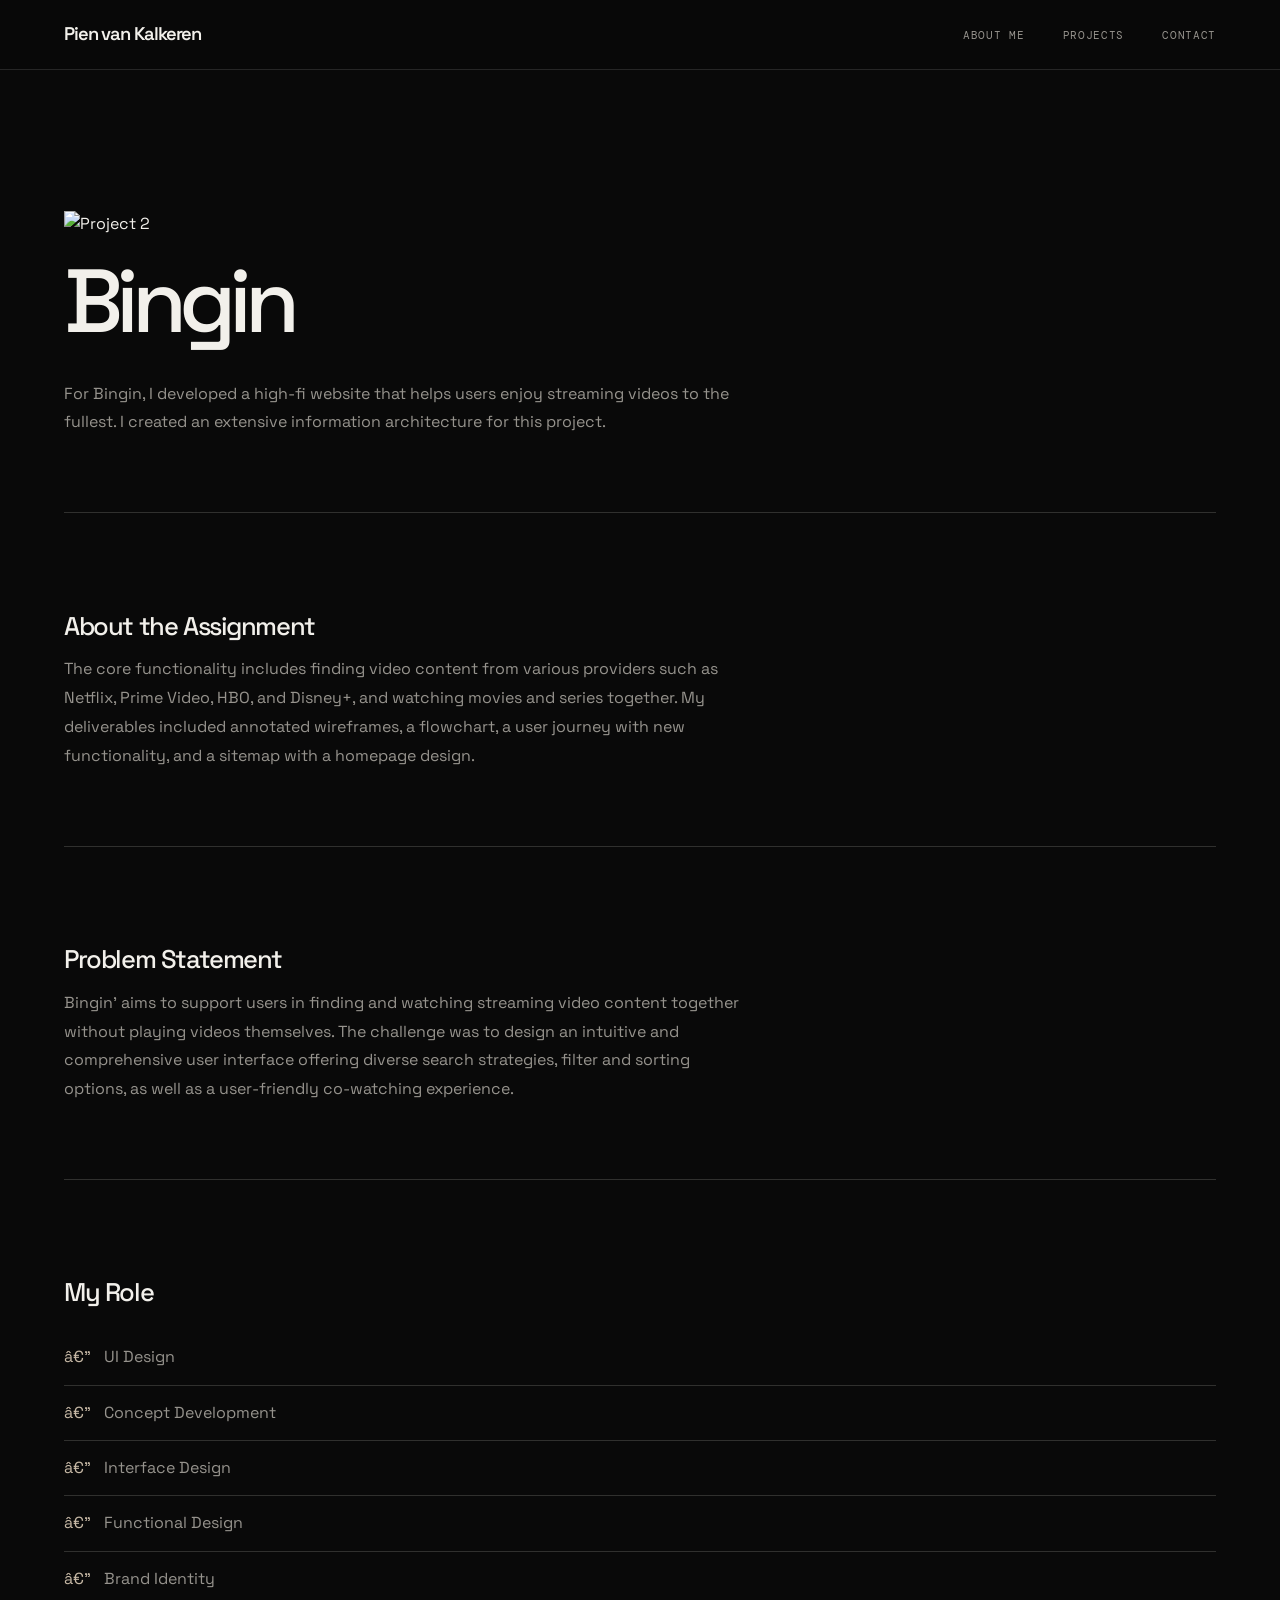
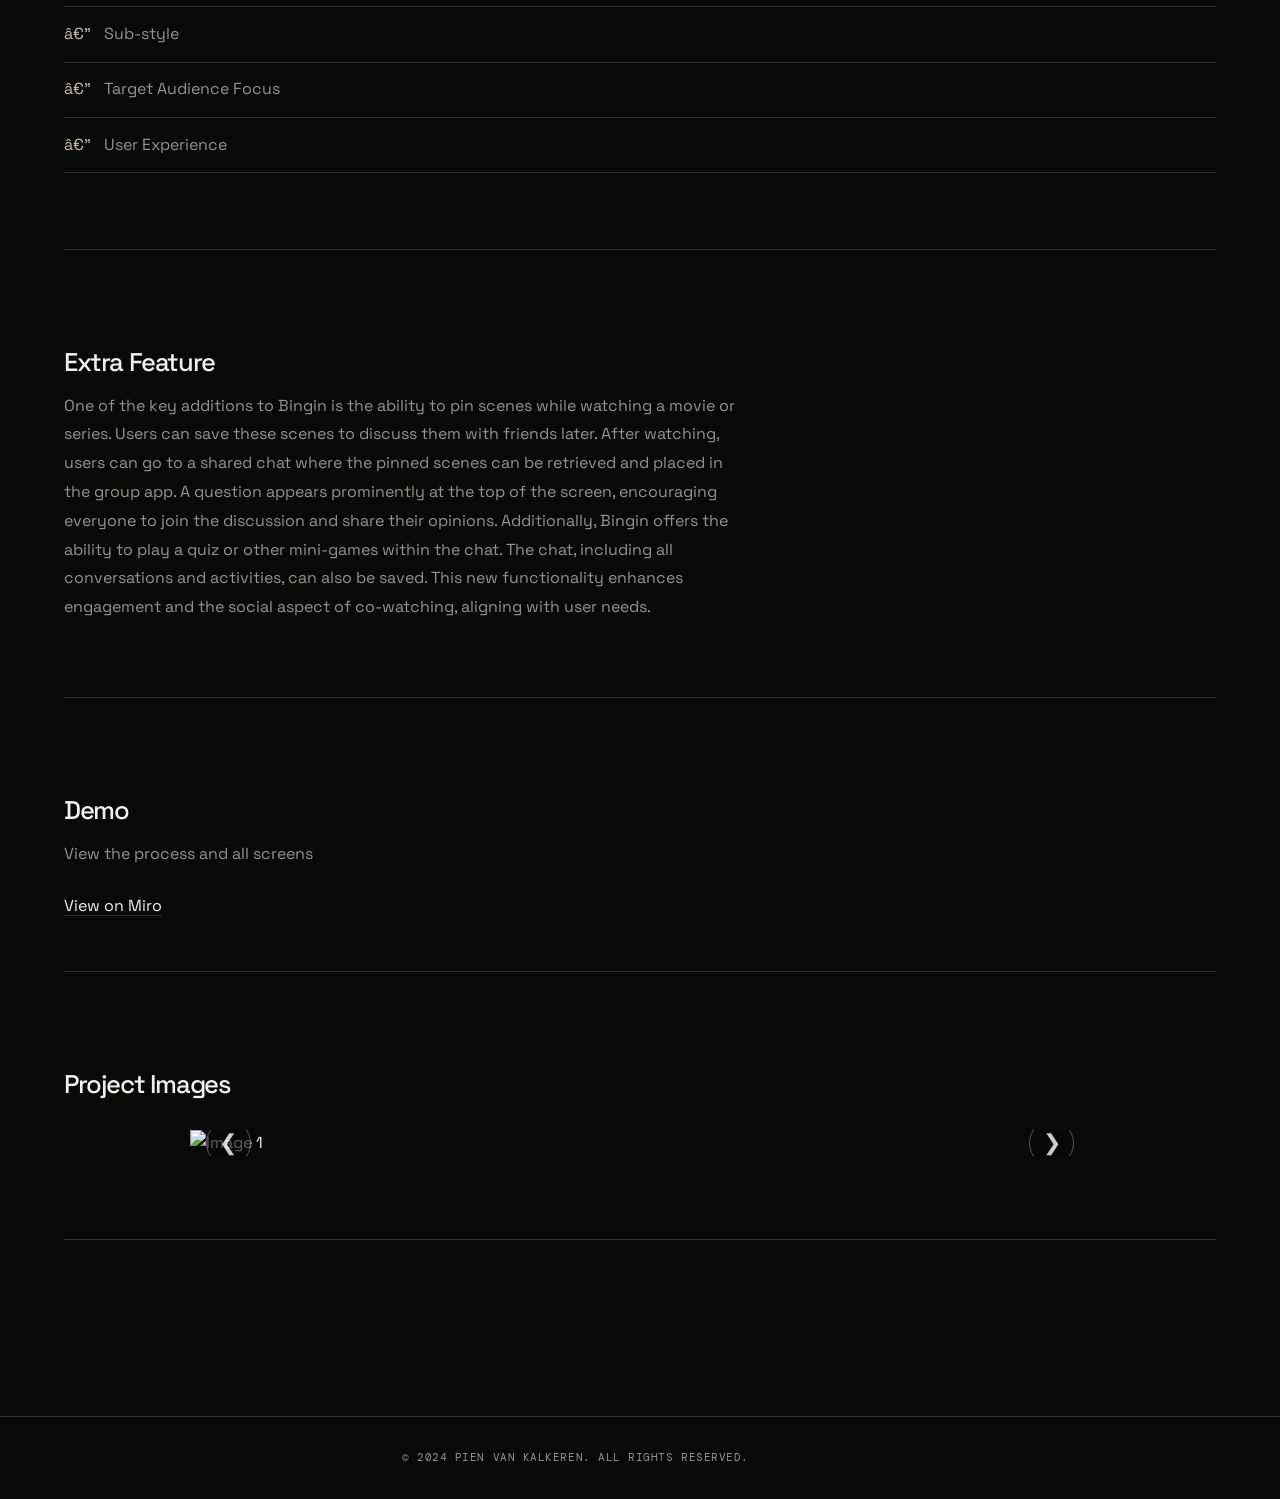
==== Bingin.html @ ee37daec "yes" ====
<!DOCTYPE html>
<html lang="en">
<head>
    <meta charset="UTF-8">
    <meta name="viewport" content="width=device-width, initial-scale=1.0">
    <title>Project 1: E-commerce Website</title>
    <link rel="stylesheet" href="https://fonts.googleapis.com/css2?family=Poppins:wght@400;600;700&display=swap">
    <link rel="stylesheet" href="./css/styles.css">
</head>
<body class="boekenzoeker">
    <header>
        <nav>
            <a href="./index.html">Pien van Kalkeren</a>
            <ul>
                <li><a href="./overmij.html">About Me</a></li>
                <li><a href="./projecten.html">Projects</a></li>
                <li><a href="./contact.html">Contact</a></li>
            </ul>

            <div class="hamburger">
                <svg xmlns="http://www.w3.org/2000/svg" fill="none" viewBox="0 0 24 24" stroke="currentColor">
                    <path stroke-linecap="round" stroke-linejoin="round" stroke-width="2" d="M4 6h16M4 12h16M4 18h16"></path>
                </svg>
            </div>
        </nav>
    </header> 

    <main>
        <div>
        <section class="hero">
            <div class="hero-text">
             <img src="./image/BInging.jpg" alt="Project 2">
            <h1>Bingin</h1>
            <p>For Bingin, I developed a high-fi website that helps users enjoy streaming videos to the fullest. I created an extensive information architecture for this project.</p>
        </div>
        </section>

        <section>
            <h3>About the Assignment</h3>
            <p>The core functionality includes finding video content from various providers such as Netflix, Prime Video, HBO, and Disney+, and watching movies and series together. My deliverables included annotated wireframes, a flowchart, a user journey with new functionality, and a sitemap with a homepage design.</p>
        </section>
        <section>
            <h3>Problem Statement</h3>
            <p>Bingin’ aims to support users in finding and watching streaming video content together without playing videos themselves. The challenge was to design an intuitive and comprehensive user interface offering diverse search strategies, filter and sorting options, as well as a user-friendly co-watching experience.</p>
        </section>

         <section>
            <h3>My Role</h3>
            <ul>
                <li>UI Design</li>
                <li>Concept Development</li>
                <li>Interface Design</li>
                <li>Functional Design</li>
                <li>Brand Identity</li>
                <li>Sub-style</li>
                <li>Target Audience Focus</li>
                <li>User Experience</li>
            </ul>
        </section>
        <section>
            <h3>Extra Feature</h3>
            <p> One of the key additions to Bingin is the ability to pin scenes while watching a movie or series. Users can save these scenes to discuss them with friends later. After watching, users can go to a shared chat where the pinned scenes can be retrieved and placed in the group app. A question appears prominently at the top of the screen, encouraging everyone to join the discussion and share their opinions.
                Additionally, Bingin offers the ability to play a quiz or other mini-games within the chat. The chat, including all conversations and activities, can also be saved. This new functionality enhances engagement and the social aspect of co-watching, aligning with user needs.</p>
        </section>
        <section>
            <h3>Demo</h3>
            <p>View the process and all screens</p>
            <a href="https://miro.com/welcomeonboard/bFRQeWZDZmRQaWV5dDN3R2xUdEN0b01vWndkMWdEMFBQNXp5bGNnY1ZIdFQvYTBnbDhNOUpaQndLWnk5M3BOTXVjKy9Ea2lSWlZ1S1ZpWC9wdHVBU2xJRHRyN1owenFTWk04c0J5WHBCZDBsQXFMMWU2UGd2LytIbG1kSFFpSVUhZQ==?share_link_id=966820375895">View on Miro</a>
        </section>
        <section>
            <h3>Project Images</h3>
            <div class="carousel-container">
                <div class="carousel">
                    <img src="./image/Binginscherm1.jpg " alt="Image 1">
                    <img src="./image/Binginscherm9.png" alt="">
                    <img src="./image/bingscherm10.png" alt="">
                </div>
                <button class="prev" onclick="moveSlideMobile(-1)">&#10094;</button>
                <button class="next" onclick="moveSlideMobile(1)">&#10095;</button>
            </div>
        </section>
    </main>

    <footer>
        <p>&copy; 2024 Pien van Kalkeren. All rights reserved.</p>
    </footer>

    <script src="./java/script.js"></script>
</body>
</html>
---- css/styles.css ----
/* PIEN â€” Dark Editorial Portfolio
   Replace your existing stylesheet with this file.
   Keeps the page hooks/classes found in your original CSS:
   .home, .intro, .project-cards, .photo-section, .skills-section,
   .vaardigheden-sectie, .vaardigheden-content, .contact-form,
   .contact-icons, .contact-icon, .carousel-container, .mobiel-carousel,
   and the body classes .vaardigheden, .contactformulier, .boekenzoeker.
*/

@import url('https://fonts.googleapis.com/css2?family=DM+Mono:wght@400;500&family=Space+Grotesk:wght@400;500;600;700&family=Cormorant+Garamond:ital,wght@0,500;0,600;1,500&display=swap');

:root {
  --bg: #090909;
  --surface: #111111;
  --surface-soft: #171717;
  --text: #f2f0eb;
  --muted: #96938d;
  --line: #30302e;
  --accent: #c6b8a5;
  --serif: 'Cormorant Garamond', Georgia, serif;
  --sans: 'Space Grotesk', Arial, sans-serif;
  --mono: 'DM Mono', monospace;
  --page-width: 1440px;
  --gutter: clamp(1.25rem, 5vw, 5rem);
}

*,
*::before,
*::after {
  box-sizing: border-box;
  margin: 0;
  padding: 0;
}

html {
  scroll-behavior: smooth;
  background: var(--bg);
}

body {
  min-height: 100%;
  overflow-x: hidden;
  background: var(--bg);
  color: var(--text);
  font-family: var(--sans);
  font-size: 16px;
  line-height: 1.65;
  -webkit-font-smoothing: antialiased;
  text-rendering: optimizeLegibility;
}

body, button, input, textarea {
  font-family: var(--sans);
}

img, video, iframe {
  max-width: 100%;
}

img {
  display: block;
  height: auto;
  object-fit: cover;
}

a {
  color: inherit;
  text-decoration: none;
  transition: color .25s ease, opacity .25s ease;
}

a:hover {
  color: var(--accent);
}

button {
  color: inherit;
  font: inherit;
}

::selection {
  color: var(--bg);
  background: var(--accent);
}

:focus-visible {
  outline: 1px solid var(--accent);
  outline-offset: 5px;
}

/* Type */
h1, h2, h3, h4 {
  color: var(--text);
  font-weight: 500;
  line-height: 1.05;
  letter-spacing: -.055em;
}

h1 { font-size: clamp(3.5rem, 9vw, 9rem); }
h2 { font-size: clamp(2.5rem, 5vw, 5.5rem); }
h3 { font-size: clamp(1.35rem, 2vw, 2rem); }

p {
  color: var(--muted);
  max-width: 68ch;
}

small, .eyebrow, .meta, .project-meta {
  font-family: var(--mono);
  font-size: .68rem;
  line-height: 1.5;
  letter-spacing: .08em;
  text-transform: uppercase;
  color: var(--muted);
}

/* Shared layout */
main {
  width: min(100%, var(--page-width));
  margin-inline: auto;
}

section {
  position: relative;
}

hr, .rule {
  border: 0;
  border-top: 1px solid var(--line);
}

/* Navigation */
header {
  position: fixed;
  z-index: 100;
  inset: 0 0 auto;
  width: 100%;
  padding: 1.15rem var(--gutter);
  background: rgba(9, 9, 9, .86);
  border-bottom: 1px solid rgba(255,255,255,.12);
  backdrop-filter: blur(14px);
  -webkit-backdrop-filter: blur(14px);
}

header nav {
  width: min(100%, var(--page-width));
  margin-inline: auto;
  min-height: 2rem;
  display: flex;
  align-items: center;
  justify-content: space-between;
  gap: 2rem;
  padding: 0;
  background: transparent;
}

header nav > a:first-child {
  color: var(--text);
  font-size: 1.15rem;
  font-weight: 600;
  letter-spacing: -.06em;
}

header nav ul {
  display: flex;
  align-items: center;
  gap: clamp(1.2rem, 3vw, 3rem);
  list-style: none;
}

header nav ul li {
  margin: 0;
}

header nav ul li a {
  color: var(--muted);
  font-family: var(--mono);
  font-size: .68rem;
  letter-spacing: .06em;
  text-transform: uppercase;
}

header nav ul li a:hover,
header nav ul li a[aria-current="page"] {
  color: var(--text);
}

.hamburger {
  display: none;
  cursor: pointer;
  border: 0;
  background: transparent;
}

.hamburger svg {
  width: 25px;
  height: 25px;
  stroke: var(--text);
}

/* Home â€” editorial hero */
.home section:first-of-type {
  min-height: min(900px, 100svh);
  padding: 9rem var(--gutter) 5rem;
  display: flex;
  flex-direction: column;
  align-items: flex-start;
  justify-content: flex-end;
  gap: 1.5rem;
  text-align: left;
  color: var(--text);
  background: var(--bg);
  overflow: hidden;
}

.home section:first-of-type::before {
  content: '';
  position: absolute;
  inset: 15% 5% auto auto;
  width: min(38vw, 520px);
  aspect-ratio: 1;
  border: 1px solid rgba(255,255,255,.12);
  border-radius: 50%;
  pointer-events: none;
}

.home section:first-of-type::after {
  content: '';
  position: absolute;
  top: 22%;
  right: 12%;
  width: min(23vw, 310px);
  aspect-ratio: 1;
  border: 1px solid rgba(255,255,255,.08);
  border-radius: 50%;
  pointer-events: none;
}

.home section:first-of-type h1 {
  position: relative;
  z-index: 1;
  max-width: 11ch;
  padding: 0;
  margin: 0;
  color: var(--text);
  background: none;
  font-size: clamp(3.7rem, 10vw, 10rem);
  font-weight: 500;
  line-height: .91;
  letter-spacing: -.085em;
  animation: none;
}

.home section:first-of-type h1 em {
  color: var(--accent);
  font-family: var(--serif);
  font-weight: 500;
}

.home section:first-of-type p {
  position: relative;
  z-index: 1;
  max-width: 36rem;
  margin: .5rem 0 0;
  color: #aaa7a0;
  font-size: clamp(1rem, 1.5vw, 1.25rem);
  line-height: 1.55;
}

.home section:first-of-type a {
  position: relative;
  z-index: 1;
  display: inline-flex;
  align-items: center;
  gap: .8rem;
  margin-top: .5rem;
  padding: 0 0 .45rem;
  border: 0;
  border-bottom: 1px solid var(--text);
  border-radius: 0;
  color: var(--text);
  background: transparent;
  font-family: var(--mono);
  font-size: .72rem;
  font-weight: 400;
  letter-spacing: .06em;
  text-transform: uppercase;
  animation: none;
}

.home section:first-of-type a:hover {
  color: var(--accent);
  border-color: var(--accent);
  transform: none;
  background: transparent;
}

/* Home â€” about */
.home section:nth-of-type(2) {
  padding: clamp(5rem, 10vw, 10rem) var(--gutter);
  background: var(--surface);
  text-align: left;
}

.home section:nth-of-type(2) h2 {
  max-width: 12ch;
  margin: 0 0 2.5rem;
  color: var(--text);
  background: none;
  font-size: clamp(2.7rem, 6vw, 6rem);
  letter-spacing: -.07em;
  animation: none;
}

.home section:nth-of-type(2) h2 em {
  color: var(--accent);
  font-family: var(--serif);
  font-weight: 500;
}

.home section:nth-of-type(2) p {
  max-width: 55rem;
  margin: 0 0 1rem;
  color: #aaa7a0;
  font-size: clamp(1.05rem, 1.5vw, 1.35rem);
  line-height: 1.75;
  animation: none;
}

/* Home â€” selected projects */
.home section:nth-of-type(3) {
  padding: clamp(5rem, 9vw, 9rem) var(--gutter);
  background: var(--bg);
  color: var(--text);
  text-align: left;
}

.home section:nth-of-type(3) h2 {
  margin-bottom: 3rem;
  color: var(--text);
  background: none;
  font-size: clamp(2.7rem, 6vw, 6rem);
  letter-spacing: -.07em;
}

.home section:nth-of-type(3) > div {
  display: grid;
  grid-template-columns: repeat(2, minmax(0, 1fr));
  gap: clamp(1.5rem, 3vw, 3rem);
  padding: 0;
}

.home section:nth-of-type(3) article {
  overflow: hidden;
  padding: 0 0 1.5rem;
  border: 0;
  border-bottom: 1px solid var(--line);
  border-radius: 0;
  background: transparent;
  box-shadow: none;
  text-align: left;
  transition: opacity .3s ease;
}

.home section:nth-of-type(3) article:hover {
  transform: none;
  box-shadow: none;
  opacity: .84;
}

.home section:nth-of-type(3) article img {
  width: 100%;
  aspect-ratio: 4 / 3;
  height: auto;
  object-fit: cover;
  transition: transform .7s cubic-bezier(.2,.7,.2,1);
}

.home section:nth-of-type(3) article:hover img {
  transform: scale(1.025);
}

.home section:nth-of-type(3) article h3 {
  margin: 1.2rem 0 .5rem;
  color: var(--text);
  background: none;
  font-size: clamp(1.4rem, 2vw, 2rem);
  letter-spacing: -.04em;
}

.home section:nth-of-type(3) article p {
  margin: 0 0 1rem;
  color: var(--muted);
  font-size: .95rem;
}

.home section:nth-of-type(3) article a {
  display: inline-flex;
  align-items: center;
  gap: .5rem;
  margin: .4rem 0 0;
  padding: 0 0 .3rem;
  border-bottom: 1px solid var(--line);
  border-radius: 0;
  background: transparent;
  box-shadow: none;
  color: var(--text);
  font-family: var(--mono);
  font-size: .68rem;
  font-weight: 400;
  letter-spacing: .06em;
  text-transform: uppercase;
}

.home section:nth-of-type(3) article a:hover {
  color: var(--accent);
  border-color: var(--accent);
  background: transparent;
  transform: none;
  box-shadow: none;
}

/* Home â€” skills */
.home section:nth-of-type(4) {
  padding: clamp(5rem, 9vw, 9rem) var(--gutter);
  background: var(--surface);
  text-align: left;
}

.home section:nth-of-type(4) h2 {
  margin-bottom: 2.5rem;
  color: var(--text);
  background: none;
  font-size: clamp(2.7rem, 6vw, 6rem);
  letter-spacing: -.07em;
}

.home section:nth-of-type(4) ul {
  display: grid;
  grid-template-columns: repeat(2, minmax(0, 1fr));
  gap: 0 2rem;
  margin: 0;
  padding: 0;
  list-style: none;
}

.home section:nth-of-type(4) ul li {
  min-height: 0;
  display: block;
  padding: 1.2rem 0;
  border-bottom: 1px solid var(--line);
  border-radius: 0;
  background: transparent;
  box-shadow: none;
  color: var(--text);
  font-size: 1.1rem;
  text-align: left;
  cursor: default;
  transition: color .25s ease;
}

.home section:nth-of-type(4) ul li:hover {
  transform: none;
  box-shadow: none;
  color: var(--accent);
}

.home section:nth-of-type(4) ul li svg {
  display: none;
}

/* Intro and project overview */
.intro {
  padding: clamp(9rem, 17vw, 15rem) var(--gutter) 4rem;
  margin: 0;
  text-align: left;
}

.intro h1,
.intro h2 {
  max-width: 12ch;
  margin: 0 0 1.5rem;
  color: var(--text);
  background: none;
  font-size: clamp(3.4rem, 9vw, 8rem);
  line-height: .95;
  letter-spacing: -.08em;
  animation: none;
}

.intro p {
  max-width: 42rem;
  margin: 0;
  color: var(--muted);
  font-size: clamp(1rem, 1.5vw, 1.25rem);
}

.scroll-btn {
  display: inline-flex;
  margin-top: 2rem;
  padding: 0 0 .4rem;
  border: 0;
  border-bottom: 1px solid var(--text);
  border-radius: 0;
  background: transparent;
  color: var(--text);
  font-family: var(--mono);
  font-size: .7rem;
  text-transform: uppercase;
}

.scroll-btn:hover {
  color: var(--accent);
  transform: none;
}

.project-cards {
  display: grid;
  grid-template-columns: repeat(2, minmax(0, 1fr));
  gap: clamp(1.5rem, 3vw, 3rem);
  padding: 1rem var(--gutter) clamp(6rem, 10vw, 10rem);
  margin: 0 auto;
}

.project-cards article {
  overflow: hidden;
  padding: 0 0 1.5rem;
  border: 0;
  border-bottom: 1px solid var(--line);
  border-radius: 0;
  background: transparent;
  box-shadow: none;
  color: var(--text);
  transition: opacity .3s ease;
}

.project-cards article:hover {
  transform: none;
  box-shadow: none;
  opacity: .82;
}

.project-cards article img {
  width: 100%;
  aspect-ratio: 4 / 3;
  height: auto;
  border-radius: 0;
  transition: transform .7s cubic-bezier(.2,.7,.2,1);
}

.project-cards article:hover img {
  transform: scale(1.025);
}

.project-cards article h3 {
  margin-top: 1.2rem;
  color: var(--text);
  background: none;
  font-size: clamp(1.4rem, 2vw, 2rem);
  letter-spacing: -.04em;
}

.project-cards article p {
  margin-top: .5rem;
  color: var(--muted);
  font-size: .95rem;
}

.project-cards article a {
  display: inline-flex;
  margin-top: 1rem;
  padding: 0 0 .3rem;
  border-bottom: 1px solid var(--line);
  border-radius: 0;
  background: transparent;
  color: var(--text);
  font-family: var(--mono);
  font-size: .68rem;
  font-weight: 400;
  letter-spacing: .06em;
  text-transform: uppercase;
}

.project-cards article a:hover {
  color: var(--accent);
  border-color: var(--accent);
  background: transparent;
  transform: none;
}

/* Project detail / image and text sections */
.photo-section {
  display: grid;
  grid-template-columns: minmax(0, .8fr) minmax(0, 1.2fr);
  align-items: center;
  gap: clamp(2rem, 7vw, 7rem);
  padding: clamp(4rem, 9vw, 9rem) var(--gutter);
  margin: 0;
  border: 0;
  border-bottom: 1px solid var(--line);
  border-radius: 0;
  box-shadow: none;
  overflow: visible;
}

.text-left {
  flex: initial;
  text-align: left;
}

.text-left h2 {
  margin-bottom: 1.5rem;
  color: var(--text);
  font-size: clamp(2.3rem, 5vw, 5rem);
  letter-spacing: -.07em;
}

.text-left p {
  margin-bottom: 1rem;
  color: var(--muted);
}

.text-left a {
  display: inline-flex;
  margin-top: 1.2rem;
  padding: 0 0 .4rem;
  border-bottom: 1px solid var(--text);
  border-radius: 0;
  background: transparent;
  color: var(--text);
  font-family: var(--mono);
  font-size: .7rem;
  text-transform: uppercase;
}

.text-left a:hover {
  color: var(--accent);
  background: transparent;
}

.image-right img {
  width: 100%;
  max-width: none;
  border-radius: 0;
  box-shadow: none;
  animation: none;
}

/* Skills page */
body.vaardigheden main {
  min-height: 100vh;
  padding: 10rem var(--gutter) 6rem;
  background: var(--bg);
}

body.vaardigheden h1,
body.vaardigheden h2,
body.vaardigheden h3 {
  color: var(--text);
  font-weight: 500;
  letter-spacing: -.055em;
}

body.vaardigheden h2 {
  margin-bottom: 1.5rem;
  font-size: clamp(2.5rem, 5vw, 5rem);
  text-align: left;
}

body.vaardigheden article p {
  max-width: 55rem;
  margin-bottom: 2rem;
  color: var(--muted);
  font-size: 1.05rem;
  line-height: 1.8;
  text-align: left;
}

body.vaardigheden section {
  margin-bottom: 4rem;
}

body.vaardigheden section h3 {
  margin: 2rem 0 1rem;
  font-size: clamp(1.5rem, 3vw, 2.5rem);
  text-align: left;
}

body.vaardigheden section ul {
  display: flex;
  flex-wrap: wrap;
  justify-content: flex-start;
  gap: .7rem;
  padding: 0;
  list-style: none;
}

body.vaardigheden section ul li {
  padding: .65rem 1rem;
  border: 1px solid var(--line);
  border-radius: 0;
  background: transparent;
  color: #d7d4ce;
  font-size: .9rem;
  font-weight: 400;
  transition: border-color .25s ease, color .25s ease;
}

body.vaardigheden section ul li:hover {
  border-color: var(--accent);
  color: var(--accent);
  background: transparent;
  transform: none;
}

/* Legacy skills components, if still used in the HTML */
.skills-section {
  display: grid;
  grid-template-columns: repeat(2, minmax(0, 1fr));
  gap: 2rem;
  padding: 2rem 0;
  background: transparent;
  color: var(--text);
  text-align: left;
}

.skill {
  width: 100%;
  margin-bottom: 1rem;
  text-align: left;
}

.skill h3,
.skills-section .skill h3 {
  margin-bottom: .5rem;
  color: var(--text);
  font-size: 1rem;
  text-align: left;
}

.progress-bar {
  width: 100%;
  height: 2px;
  margin: .6rem 0;
  overflow: hidden;
  border-radius: 0;
  background: #333;
}

.progress {
  height: 100%;
  border-radius: 0;
  background: var(--accent);
  transition: width .5s ease;
}

.skills-section .progress.photoshop { width: 60%; }
.skills-section .progress.illustrator { width: 70%; }
.skills-section .progress.indesign { width: 30%; }
.skills-section .progress.xd { width: 75%; }
.skills-section .progress.after-effects { width: 30%; }
.skills-section .progress.figma { width: 85%; }
.skills-section .progress.sketch { width: 50%; }
.skills-section .progress.lightroom { width: 70%; }

.percentage {
  color: var(--muted);
  font-family: var(--mono);
  font-size: .75rem;
}

.vaardigheden-sectie {
  position: relative;
  margin-top: 4rem;
  padding: clamp(2rem, 5vw, 5rem) 0;
  overflow: hidden;
  border: 0;
  border-top: 1px solid var(--line);
  border-bottom: 1px solid var(--line);
  border-radius: 0;
  background: transparent;
  box-shadow: none;
  animation: none;
}

.vaardigheden-content {
  display: grid;
  grid-template-columns: repeat(2, minmax(0, 1fr));
  gap: 1rem;
  justify-content: initial;
  padding-top: 1rem;
}

.vaardigheden-content article {
  width: auto;
  margin: 0;
  padding: 1.5rem 0;
  border: 0;
  border-bottom: 1px solid var(--line);
  border-radius: 0;
  background: transparent;
  box-shadow: none;
  transition: none;
}

.vaardigheden-content article:hover {
  transform: none;
  box-shadow: none;
}

.vaardigheden-content article h3 {
  margin-bottom: 1rem;
  color: var(--text);
  font-size: 1.3rem;
  letter-spacing: -.04em;
  text-shadow: none;
}

.vaardigheden-content article ul {
  padding: 0;
  list-style: none;
}

.vaardigheden-content article ul li {
  position: relative;
  margin-bottom: .5rem;
  padding: .5rem 0;
  background: transparent;
  color: var(--muted);
  font-size: .95rem;
}

.vaardigheden-content article ul li:hover {
  background: transparent;
  color: var(--accent);
}

.vaardigheden-content article ul li::before {
  display: none;
}

/* Contact page */
body.contactformulier main {
  width: min(100% - 2 * var(--gutter), 850px);
  margin: 0 auto;
  padding: 10rem 0 7rem;
}

body.contactformulier section {
  margin-bottom: 3rem;
  opacity: 1;
  transform: none;
  animation: none;
}

body.contactformulier .contact-form form {
  display: flex;
  flex-direction: column;
  gap: 1rem;
}

body.contactformulier .contact-form input,
body.contactformulier .contact-form textarea {
  width: 100%;
  margin: 0;
  padding: 1rem 0;
  border: 0;
  border-bottom: 1px solid var(--line);
  border-radius: 0;
  background: transparent;
  color: var(--text);
  font-size: 1rem;
  resize: vertical;
}

body.contactformulier .contact-form input::placeholder,
body.contactformulier .contact-form textarea::placeholder {
  color: #77746f;
}

body.contactformulier .contact-form input:focus,
body.contactformulier .contact-form textarea:focus {
  outline: 0;
  border-color: var(--accent);
}

body.contactformulier .contact-form button {
  align-self: flex-start;
  width: auto;
  margin-top: 1rem;
  padding: .8rem 0;
  border: 0;
  border-bottom: 1px solid var(--text);
  border-radius: 0;
  background: transparent;
  color: var(--text);
  font-family: var(--mono);
  font-size: .7rem;
  letter-spacing: .06em;
  text-transform: uppercase;
  cursor: pointer;
  transition: color .25s ease, border-color .25s ease;
}

body.contactformulier .contact-form button:hover {
  color: var(--accent);
  border-color: var(--accent);
  transform: none;
  background: transparent;
}

body.contactformulier .social-media ul {
  padding: 0;
  list-style: none;
}

body.contactformulier .social-media ul li {
  margin: .8rem 0;
}

body.contactformulier .social-media ul li a {
  color: var(--muted);
  font-family: var(--mono);
  font-size: .8rem;
  text-transform: uppercase;
}

body.contactformulier .social-media ul li a:hover {
  color: var(--text);
  transform: none;
}

.contact-icons {
  display: flex;
  justify-content: flex-start;
  flex-wrap: wrap;
  gap: 1rem;
  margin-top: 2rem;
}

.contact-icon {
  display: inline-flex;
  align-items: center;
  justify-content: center;
  padding: .8rem;
  border: 1px solid var(--line);
  border-radius: 50%;
  background: transparent;
  box-shadow: none;
  color: var(--text);
  transition: border-color .25s ease, color .25s ease;
}

.contact-icon svg {
  width: 20px;
  height: 20px;
  fill: currentColor;
}

.contact-icon:hover {
  transform: none;
  border-color: var(--accent);
  box-shadow: none;
  color: var(--accent);
}

.contact-icon:hover svg {
  fill: currentColor;
}

/* Project detail page â€” bookszoeker legacy page */
body.boekenzoeker main {
  width: min(100% - 2 * var(--gutter), 1200px);
  margin: 0 auto;
  padding: 10rem 0 8rem;
}

body.boekenzoeker section {
  margin-bottom: 3rem;
  padding: clamp(1.5rem, 4vw, 3.5rem) 0;
  border-bottom: 1px solid var(--line);
  border-radius: 0;
  background: transparent;
  box-shadow: none;
}

body.boekenzoeker section:nth-child(odd) {
  background: transparent;
}

body.boekenzoeker section:first-of-type img {
  width: 100%;
  height: auto;
}

body.boekenzoeker h1 {
  margin: 1rem 0 2rem;
  color: var(--text);
  background: none;
  font-size: clamp(3rem, 7vw, 7rem);
  letter-spacing: -.08em;
}

body.boekenzoeker img {
  border-radius: 0;
}

body.boekenzoeker main h3 {
  margin-bottom: 1rem;
  color: var(--text);
  font-size: clamp(1.3rem, 2vw, 2rem);
}

body.boekenzoeker main p,
body.boekenzoeker main ul li {
  color: var(--muted);
  font-size: 1rem;
  line-height: 1.8;
}

body.boekenzoeker main p {
  margin-bottom: 1.5rem;
}

body.boekenzoeker main ul {
  margin: 1.5rem 0;
  list-style: none;
}

body.boekenzoeker main section:nth-of-type(4) ul li {
  display: block;
  margin: 0;
  padding: .8rem 0;
  border-bottom: 1px solid var(--line);
  border-radius: 0;
  background: transparent;
  box-shadow: none;
  color: var(--muted);
  font-size: 1rem;
  transition: color .25s ease;
}

body.boekenzoeker main section:nth-of-type(4) ul li:hover {
  transform: none;
  background: transparent;
  color: var(--accent);
}

body.boekenzoeker main section:nth-of-type(4) ul li::before {
  content: 'â€”';
  margin-right: .8rem;
  color: var(--accent);
  font-size: 1rem;
}

body.boekenzoeker main a {
  margin-right: 1rem;
  color: var(--text);
  font-weight: 400;
  text-decoration: underline;
  text-decoration-color: var(--line);
  text-underline-offset: .25rem;
}

body.boekenzoeker main a:hover {
  color: var(--accent);
}

/* Image carousels â€” retain existing controls */
.carousel-container {
  position: relative;
  width: 100%;
  max-width: 900px;
  margin: 2rem auto;
  overflow: hidden;
}

.carousel {
  display: flex;
  transition: transform .5s ease;
}

.carousel img {
  width: 100%;
  height: auto;
  max-height: 75vh;
  flex: 0 0 100%;
  object-fit: contain;
}

button.prev,
button.next,
.mobiel-carousel button.prev,
.mobiel-carousel button.next {
  position: absolute;
  z-index: 10;
  top: 50%;
  width: 2.8rem;
  height: 2.8rem;
  padding: 0;
  transform: translateY(-50%);
  border: 1px solid rgba(255,255,255,.35);
  border-radius: 50%;
  background: rgba(9,9,9,.75);
  color: var(--text);
  font-size: 1.4rem;
  cursor: pointer;
  opacity: .85;
  transition: opacity .2s ease, border-color .2s ease;
}

button.prev:hover,
button.next:hover {
  opacity: 1;
  border-color: var(--accent);
}

button.prev,
.mobiel-carousel button.prev { left: 1rem; }

button.next,
.mobiel-carousel button.next { right: 1rem; }

.mobiel-carousel-container {
  position: relative;
  width: min(100%, 400px);
  max-height: 850px;
  height: auto;
  margin: 0 auto;
  overflow: hidden;
}

.mobiel-carousel .carousel img {
  width: 100%;
  max-width: 100%;
  max-height: 800px;
  flex: 0 0 100%;
  margin: 0;
  border-radius: 0;
  object-fit: contain;
}

/* Footer */
footer {
  padding: 2rem var(--gutter);
  border-top: 1px solid var(--line);
  background: var(--bg);
  text-align: left;
}

footer p {
  width: min(100%, var(--page-width));
  margin: 0 auto;
  color: var(--muted);
  font-family: var(--mono);
  font-size: .68rem;
  letter-spacing: .05em;
  text-transform: uppercase;
}

/* Remove old decorative motion; keep motion intentional and accessible */
@keyframes fadeIn {
  from { opacity: 0; }
  to { opacity: 1; }
}

@keyframes fadeInUp {
  from { opacity: 0; transform: translateY(12px); }
  to { opacity: 1; transform: translateY(0); }
}

@keyframes float {
  from, to { transform: translateY(0); }
  50% { transform: translateY(-4px); }
}

@media (prefers-reduced-motion: reduce) {
  *,
  *::before,
  *::after {
    scroll-behavior: auto !important;
    animation-duration: .01ms !important;
    animation-iteration-count: 1 !important;
    transition-duration: .01ms !important;
  }
}

/* Responsive */
@media (max-width: 800px) {
  header {
    padding: 1rem 1.25rem;
  }

  header nav ul {
    gap: 1rem;
  }

  header nav ul li a {
    font-size: .62rem;
  }

  .home section:first-of-type {
    min-height: 88svh;
    padding: 8rem 1.5rem 4rem;
  }

  .home section:first-of-type::before {
    top: 18%;
    right: -10%;
    width: 55vw;
  }

  .home section:first-of-type::after {
    top: 25%;
    right: 0;
    width: 35vw;
  }

  .home section:nth-of-type(2),
  .home section:nth-of-type(3),
  .home section:nth-of-type(4) {
    padding: 5rem 1.5rem;
  }

  .home section:nth-of-type(3) > div,
  .project-cards {
    grid-template-columns: 1fr;
  }

  .photo-section {
    grid-template-columns: 1fr;
    padding: 4rem 1.5rem;
  }

  body.vaardigheden main {
    padding: 8rem 1.5rem 5rem;
  }

  body.boekenzoeker main {
    width: calc(100% - 3rem);
    padding-top: 8rem;
  }
}

@media (max-width: 600px) {
  header nav ul {
    display: none;
  }

  .hamburger {
    display: block;
  }

  /* Full-screen mobile navigation, compatible with nav.active */
  header nav.active ul,
  nav.active ul {
    position: fixed;
    inset: 0;
    z-index: 999;
    display: flex;
    flex-direction: column;
    align-items: center;
    justify-content: center;
    width: 100%;
    height: 100svh;
    gap: 1.8rem;
    background: var(--bg);
  }

  nav.active ul li {
    margin: 0;
  }

  nav.active ul li a {
    color: var(--text);
    font-size: clamp(1.8rem, 8vw, 3rem);
    font-family: var(--sans);
    letter-spacing: -.05em;
    text-transform: none;
  }

  .home section:first-of-type h1 {
    font-size: clamp(3.4rem, 16vw, 6rem);
  }

  .home section:first-of-type p {
    font-size: 1rem;
  }

  .home section:nth-of-type(4) ul,
  .skills-section,
  .vaardigheden-content {
    grid-template-columns: 1fr;
  }

  .intro {
    padding: 8rem 1.5rem 3rem;
  }

  .intro h1,
  .intro h2 {
    font-size: clamp(3.2rem, 15vw, 5rem);
  }

  .project-cards {
    padding: 1rem 1.5rem 5rem;
  }

  body.contactformulier main {
    width: calc(100% - 3rem);
    padding-top: 8rem;
  }

  .contact-icons {
    justify-content: flex-start;
  }

  button.prev,
  button.next {
    width: 2.3rem;
    height: 2.3rem;
    font-size: 1.1rem;
  }
}
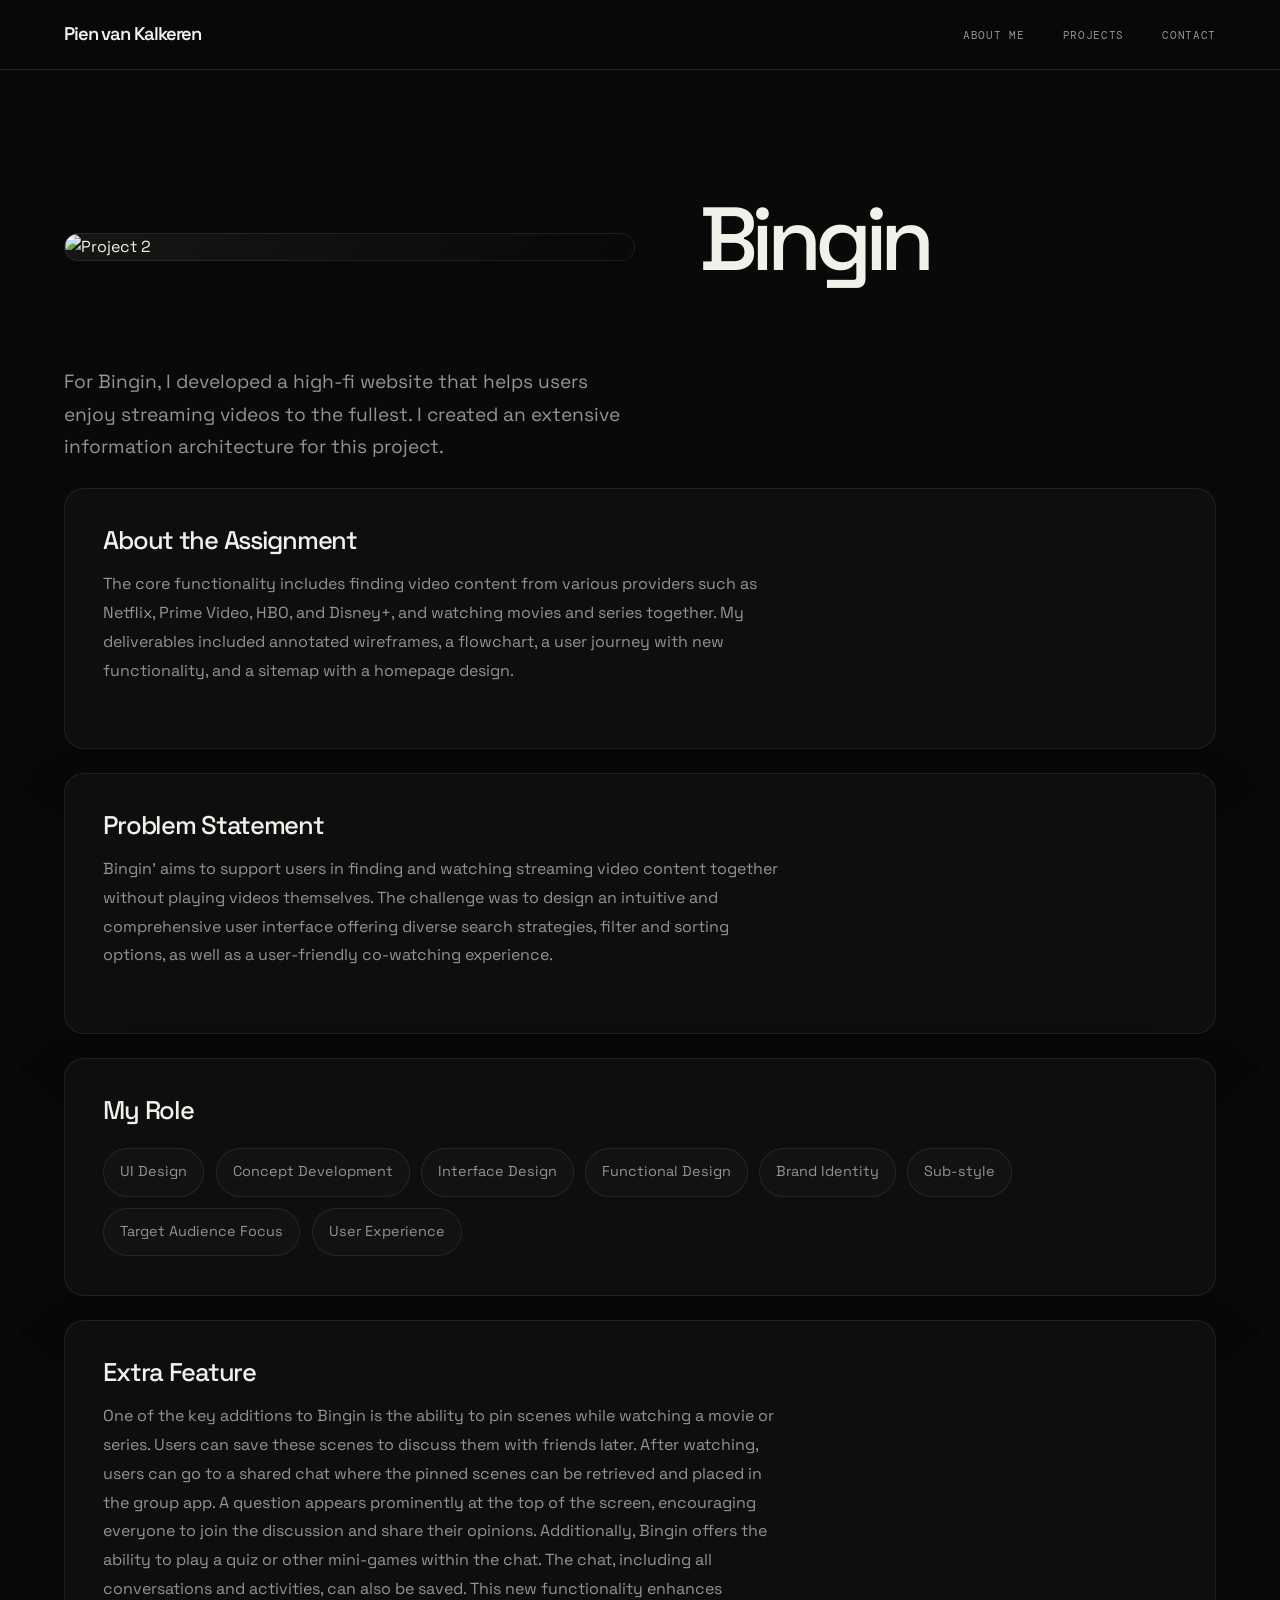
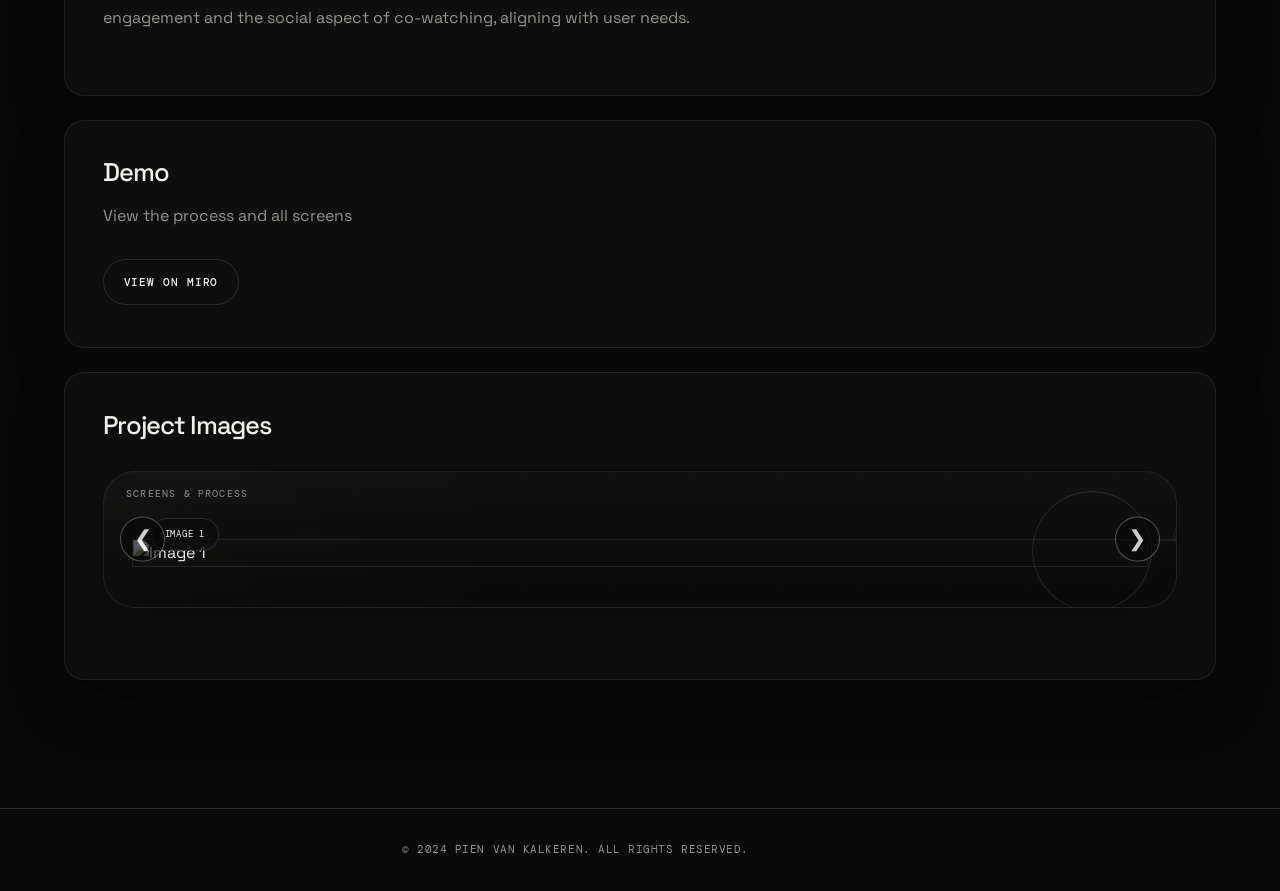
==== commit f62afc36: "yes" ====
--- a/Bingin.html
+++ b/Bingin.html
@@ -71,7 +71,7 @@
             <h3>Project Images</h3>
             <div class="carousel-container">
                 <div class="carousel">
-                    <img src="./image/Binginscherm1.jpg " alt="Image 1">
+                    <img src="./image/Binginscherm1.jpg" alt="Image 1">
                     <img src="./image/Binginscherm9.png" alt="">
                     <img src="./image/bingscherm10.png" alt="">
                 </div>
--- a/css/styles.css
+++ b/css/styles.css
@@ -435,38 +435,113 @@
   letter-spacing: -.07em;
 }
 
-.home section:nth-of-type(4) ul {
+.creative-mix {
+  padding: clamp(5rem, 9vw, 9rem) var(--gutter);
+  background: var(--surface);
+}
+
+.creative-mix h2 {
+  margin-bottom: 2.5rem;
+  color: var(--text);
+  background: none;
+  font-size: clamp(2.7rem, 6vw, 6rem);
+  letter-spacing: -.07em;
+}
+
+.ingredient-grid {
+  position: relative;
+  z-index: 1;
   display: grid;
-  grid-template-columns: repeat(2, minmax(0, 1fr));
-  gap: 0 2rem;
-  margin: 0;
-  padding: 0;
-  list-style: none;
-}
-
-.home section:nth-of-type(4) ul li {
-  min-height: 0;
-  display: block;
-  padding: 1.2rem 0;
-  border-bottom: 1px solid var(--line);
-  border-radius: 0;
-  background: transparent;
-  box-shadow: none;
-  color: var(--text);
-  font-size: 1.1rem;
-  text-align: left;
-  cursor: default;
-  transition: color .25s ease;
-}
-
-.home section:nth-of-type(4) ul li:hover {
-  transform: none;
-  box-shadow: none;
+  grid-template-columns: repeat(4, minmax(0, 1fr));
+  gap: 1rem;
+}
+
+.ingredient-card {
+  position: relative;
+  display: flex;
+  flex-direction: column;
+  align-items: flex-start;
+  gap: .55rem;
+  min-height: 180px;
+  padding: 1.15rem 1rem 1.1rem;
+  border: 1px solid rgba(255,255,255,.08);
+  border-radius: 1.2rem;
+  background: linear-gradient(180deg, rgba(255,255,255,.025), rgba(255,255,255,0));
+  box-shadow: inset 0 0 0 1px rgba(255,255,255,.02);
+  color: var(--text);
+  transition: transform .25s ease, border-color .25s ease;
+}
+
+.ingredient-card:nth-child(odd) {
+  transform: rotate(-.6deg);
+}
+
+.ingredient-card:nth-child(even) {
+  transform: rotate(.6deg);
+}
+
+.ingredient-card:hover {
+  transform: translateY(-4px) rotate(0deg);
+  border-color: rgba(198,184,165,.4);
+}
+
+.ingredient-card::before {
+  content: '∎';
+  position: absolute;
+  right: .9rem;
+  top: .8rem;
+  color: rgba(198,184,165,.55);
+  font-size: 1rem;
+  opacity: .8;
+}
+
+.ingredient-card span {
+  display: inline-flex;
+  align-items: center;
+  justify-content: center;
+  width: 2.2rem;
+  height: 2.2rem;
+  border: 1px solid rgba(198,184,165,.32);
+  border-radius: 50%;
+  background: rgba(198,184,165,.04);
   color: var(--accent);
-}
-
-.home section:nth-of-type(4) ul li svg {
-  display: none;
+  font-family: var(--mono);
+  font-size: .58rem;
+  letter-spacing: .08em;
+}
+
+.ingredient-card strong {
+  font-size: 1.15rem;
+  font-weight: 500;
+  letter-spacing: -.04em;
+}
+
+.ingredient-card small {
+  color: var(--muted);
+  font-size: .8rem;
+  line-height: 1.55;
+}
+
+@media (max-width: 800px) {
+  .ingredient-grid {
+    grid-template-columns: repeat(2, minmax(0, 1fr));
+  }
+}
+
+@media (max-width: 600px) {
+  .ingredient-grid {
+    grid-template-columns: 1fr;
+  }
+
+  .creative-mix::before,
+  .creative-mix::after {
+    opacity: .35;
+  }
+
+  .ingredient-card:nth-child(odd),
+  .ingredient-card:nth-child(even) {
+    transform: none;
+  }
 }
 
 /* Intro and project overview */
@@ -638,12 +713,49 @@
   background: transparent;
 }
 
+.image-right {
+  position: relative;
+  display: grid;
+  place-items: center;
+  padding: 1rem;
+  background: linear-gradient(135deg, rgba(198,184,165,.05), rgba(255,255,255,0));
+  border: 1px solid rgba(255,255,255,.08);
+  border-radius: 2rem;
+}
+
+.image-right::before,
+.image-right::after {
+  content: '';
+  position: absolute;
+  border: 1px solid rgba(198,184,165,.2);
+  pointer-events: none;
+}
+
+.image-right::before {
+  inset: 1rem 1.4rem auto auto;
+  width: 120px;
+  height: 120px;
+  border-radius: 50%;
+}
+
+.image-right::after {
+  inset: auto auto -1rem -1rem;
+  width: 150px;
+  height: 150px;
+  border-radius: 50%;
+}
+
 .image-right img {
+  position: relative;
+  z-index: 1;
   width: 100%;
   max-width: none;
-  border-radius: 0;
-  box-shadow: none;
+  min-height: 520px;
+  border-radius: 1.5rem;
+  box-shadow: 0 30px 60px rgba(0,0,0,.26);
+  object-fit: cover;
   animation: none;
+  border: 1px solid rgba(255,255,255,.08);
 }
 
 /* Skills page */
@@ -930,42 +1042,98 @@
   transform: none;
 }
 
+.contact-fun {
+  display: grid;
+  grid-template-columns: minmax(0, 1.1fr) minmax(0, 1.4fr);
+  align-items: center;
+  gap: 2rem;
+  padding: clamp(5rem, 9vw, 9rem) var(--gutter);
+  background: var(--surface);
+}
+
+.contact-fun-copy small {
+  display: inline-block;
+  margin-bottom: 1rem;
+  color: var(--accent);
+  font-family: var(--mono);
+  font-size: .68rem;
+  letter-spacing: .12em;
+  text-transform: uppercase;
+}
+
+.contact-fun-copy h2 {
+  max-width: 12ch;
+  margin-bottom: 1rem;
+  color: var(--text);
+  background: none;
+  font-size: clamp(2.5rem, 5vw, 5.4rem);
+  letter-spacing: -.07em;
+}
+
+.contact-fun-copy p {
+  max-width: 38rem;
+  color: var(--muted);
+  font-size: clamp(1rem, 1.4vw, 1.2rem);
+  line-height: 1.7;
+}
+
 .contact-icons {
   display: flex;
   justify-content: flex-start;
   flex-wrap: wrap;
   gap: 1rem;
-  margin-top: 2rem;
+  margin-top: 0;
 }
 
 .contact-icon {
   display: inline-flex;
   align-items: center;
-  justify-content: center;
-  padding: .8rem;
-  border: 1px solid var(--line);
-  border-radius: 50%;
-  background: transparent;
+  gap: .75rem;
+  min-width: 170px;
+  padding: 1rem 1.2rem;
+  border: 1px solid rgba(255,255,255,.1);
+  border-radius: 999px;
+  background: rgba(255,255,255,.02);
   box-shadow: none;
   color: var(--text);
-  transition: border-color .25s ease, color .25s ease;
+  transition: border-color .25s ease, transform .25s ease, color .25s ease;
+}
+
+.contact-icon span {
+  font-family: var(--mono);
+  font-size: .7rem;
+  letter-spacing: .08em;
+  text-transform: uppercase;
 }
 
 .contact-icon svg {
-  width: 20px;
-  height: 20px;
+  width: 18px;
+  height: 18px;
   fill: currentColor;
 }
 
 .contact-icon:hover {
-  transform: none;
-  border-color: var(--accent);
+  transform: translateY(-2px);
+  border-color: rgba(198,184,165,.5);
   box-shadow: none;
   color: var(--accent);
 }
 
 .contact-icon:hover svg {
   fill: currentColor;
+}
+
+@media (max-width: 800px) {
+  .contact-fun {
+    grid-template-columns: 1fr;
+  }
+}
+
+@media (max-width: 600px) {
+  .contact-icon {
+    width: 100%;
+    justify-content: center;
+  }
 }
 
 /* Project detail page â€” bookszoeker legacy page */
@@ -975,32 +1143,61 @@
   padding: 10rem 0 8rem;
 }
 
+body.boekenzoeker main > div {
+  display: grid;
+  gap: 1.5rem;
+}
+
 body.boekenzoeker section {
-  margin-bottom: 3rem;
-  padding: clamp(1.5rem, 4vw, 3.5rem) 0;
-  border-bottom: 1px solid var(--line);
+  margin-bottom: 0;
+  padding: clamp(1.5rem, 3vw, 2.5rem);
+  border: 1px solid rgba(255,255,255,.08);
+  border-radius: 1.25rem;
+  background: rgba(17,17,17,.72);
+  box-shadow: 0 24px 60px rgba(0,0,0,.2);
+}
+
+body.boekenzoeker .hero {
+  padding: 0;
+  border: 0;
   border-radius: 0;
   background: transparent;
   box-shadow: none;
 }
 
-body.boekenzoeker section:nth-child(odd) {
-  background: transparent;
-}
-
-body.boekenzoeker section:first-of-type img {
+body.boekenzoeker .hero-text {
+  display: grid;
+  grid-template-columns: minmax(0, 1.05fr) minmax(0, .95fr);
+  align-items: center;
+  gap: clamp(2rem, 5vw, 4rem);
+  padding: clamp(1.5rem, 3vw, 2rem) 0 0;
+}
+
+body.boekenzoeker .hero img {
   width: 100%;
-  height: auto;
-}
-
-body.boekenzoeker h1 {
-  margin: 1rem 0 2rem;
+  max-height: 620px;
+  object-fit: cover;
+  border: 1px solid rgba(255,255,255,.08);
+  border-radius: 1.5rem;
+  box-shadow: 0 26px 60px rgba(0,0,0,.25);
+  background: linear-gradient(135deg, rgba(198,184,165,.08), rgba(255,255,255,0));
+}
+
+body.boekenzoeker .hero h1 {
+  margin: 0 0 1rem;
   color: var(--text);
   background: none;
   font-size: clamp(3rem, 7vw, 7rem);
   letter-spacing: -.08em;
 }
 
+body.boekenzoeker .hero p {
+  margin: 0;
+  color: var(--muted);
+  font-size: clamp(1.05rem, 1.5vw, 1.3rem);
+  line-height: 1.7;
+}
+
 body.boekenzoeker img {
   border-radius: 0;
 }
@@ -1008,7 +1205,8 @@
 body.boekenzoeker main h3 {
   margin-bottom: 1rem;
   color: var(--text);
-  font-size: clamp(1.3rem, 2vw, 2rem);
+  font-size: clamp(1.35rem, 2vw, 2.2rem);
+  letter-spacing: -.05em;
 }
 
 body.boekenzoeker main p,
@@ -1023,69 +1221,193 @@
 }
 
 body.boekenzoeker main ul {
-  margin: 1.5rem 0;
+  display: flex;
+  flex-wrap: wrap;
+  gap: .7rem;
+  margin: 1.5rem 0 0;
   list-style: none;
 }
 
 body.boekenzoeker main section:nth-of-type(4) ul li {
-  display: block;
+  display: inline-flex;
   margin: 0;
-  padding: .8rem 0;
-  border-bottom: 1px solid var(--line);
-  border-radius: 0;
-  background: transparent;
+  padding: .65rem 1rem;
+  border: 1px solid rgba(255,255,255,.08);
+  border-radius: 999px;
+  background: rgba(255,255,255,.02);
   box-shadow: none;
   color: var(--muted);
-  font-size: 1rem;
-  transition: color .25s ease;
+  font-size: 0.9rem;
+  transition: border-color .25s ease, color .25s ease, transform .25s ease;
 }
 
 body.boekenzoeker main section:nth-of-type(4) ul li:hover {
-  transform: none;
-  background: transparent;
+  transform: translateY(-1px);
+  background: rgba(255,255,255,.02);
   color: var(--accent);
+  border-color: rgba(198,184,165,.65);
 }
 
 body.boekenzoeker main section:nth-of-type(4) ul li::before {
-  content: 'â€”';
-  margin-right: .8rem;
-  color: var(--accent);
-  font-size: 1rem;
+  display: none;
 }
 
 body.boekenzoeker main a {
-  margin-right: 1rem;
-  color: var(--text);
-  font-weight: 400;
-  text-decoration: underline;
-  text-decoration-color: var(--line);
-  text-underline-offset: .25rem;
+  display: inline-flex;
+  align-items: center;
+  justify-content: center;
+  margin: .25rem 1rem .25rem 0;
+  padding: .8rem 1.2rem;
+  border: 1px solid rgba(255,255,255,.12);
+  border-radius: 999px;
+  background: transparent;
+  color: var(--text);
+  font-family: var(--mono);
+  font-size: .7rem;
+  font-weight: 500;
+  letter-spacing: .08em;
+  text-decoration: none;
+  text-transform: uppercase;
+  transition: border-color .25s ease, color .25s ease, transform .25s ease, background .25s ease;
 }
 
 body.boekenzoeker main a:hover {
   color: var(--accent);
+  border-color: rgba(198,184,165,.8);
+  background: rgba(198,184,165,.04);
+  transform: translateY(-1px);
+}
+
+body.boekenzoeker .mobiel-carousel-container {
+  position: relative;
+  max-width: 1100px;
+  margin: 0 auto;
+  padding: 1.5rem 0 2rem;
+}
+
+body.boekenzoeker .mobiel-carousel-container::before {
+  content: '';
+  position: absolute;
+  inset: 1rem 0 auto 0;
+  height: calc(100% - 1rem);
+  border: 1px solid rgba(198,184,165,.12);
+  border-radius: 2rem;
+  pointer-events: none;
+}
+
+@media (max-width: 800px) {
+  body.boekenzoeker main {
+    width: calc(100% - 2rem);
+    padding-top: 8rem;
+  }
+
+  body.boekenzoeker .hero-text {
+    grid-template-columns: 1fr;
+  }
+}
+
+@media (max-width: 600px) {
+  body.boekenzoeker main {
+    width: calc(100% - 1.5rem);
+  }
+
+  body.boekenzoeker section {
+    padding: 1.25rem 1rem;
+  }
+
+  body.boekenzoeker main a {
+    width: 100%;
+    margin-right: 0;
+  }
 }
 
 /* Image carousels â€” retain existing controls */
 .carousel-container {
   position: relative;
-  width: 100%;
-  max-width: 900px;
+  width: min(100%, 1100px);
+  max-width: 1100px;
   margin: 2rem auto;
+  padding: 2rem 1.5rem 2.5rem;
   overflow: hidden;
+  border: 1px solid rgba(255,255,255,.08);
+  border-radius: 2rem;
+  background:
+    linear-gradient(180deg, rgba(18,18,18,.9), rgba(10,10,10,.78)),
+    radial-gradient(circle at top left, rgba(198,184,165,.12), transparent 40%),
+    repeating-linear-gradient(
+      90deg,
+      rgba(255,255,255,.02) 0,
+      rgba(255,255,255,.02) 1px,
+      transparent 1px,
+      transparent 84px
+    );
+  box-shadow: 0 30px 70px rgba(0,0,0,.2);
+}
+
+.carousel-container::before {
+  content: 'Screens & process';
+  position: absolute;
+  top: .9rem;
+  left: 1.35rem;
+  z-index: 2;
+  color: var(--muted);
+  font-family: var(--mono);
+  font-size: .62rem;
+  letter-spacing: .12em;
+  text-transform: uppercase;
+}
+
+.carousel-container::after {
+  content: '';
+  position: absolute;
+  right: 1.5rem;
+  top: 1.2rem;
+  width: 120px;
+  height: 120px;
+  border: 1px solid rgba(198,184,165,.16);
+  border-radius: 50%;
+  pointer-events: none;
 }
 
 .carousel {
   display: flex;
   transition: transform .5s ease;
+  padding-top: 2.2rem;
+}
+
+.project-slide {
+  position: relative;
+  flex: 0 0 100%;
+  margin: 0;
+  padding: 0 0.25rem;
 }
 
 .carousel img {
   width: 100%;
   height: auto;
-  max-height: 75vh;
+  max-height: 78vh;
   flex: 0 0 100%;
-  object-fit: contain;
+  object-fit: cover;
+  border: 1px solid rgba(255,255,255,.08);
+  border-radius: 1.1rem;
+  box-shadow: 0 30px 55px rgba(0,0,0,.22);
+}
+
+.carousel figcaption {
+  position: absolute;
+  left: 1.4rem;
+  bottom: 1rem;
+  max-width: min(72%, 340px);
+  padding: .5rem .8rem;
+  border: 1px solid rgba(255,255,255,.12);
+  border-radius: 999px;
+  background: rgba(9,9,9,.45);
+  backdrop-filter: blur(8px);
+  color: var(--text);
+  font-family: var(--mono);
+  font-size: .58rem;
+  letter-spacing: .08em;
+  text-transform: uppercase;
 }
 
 button.prev,
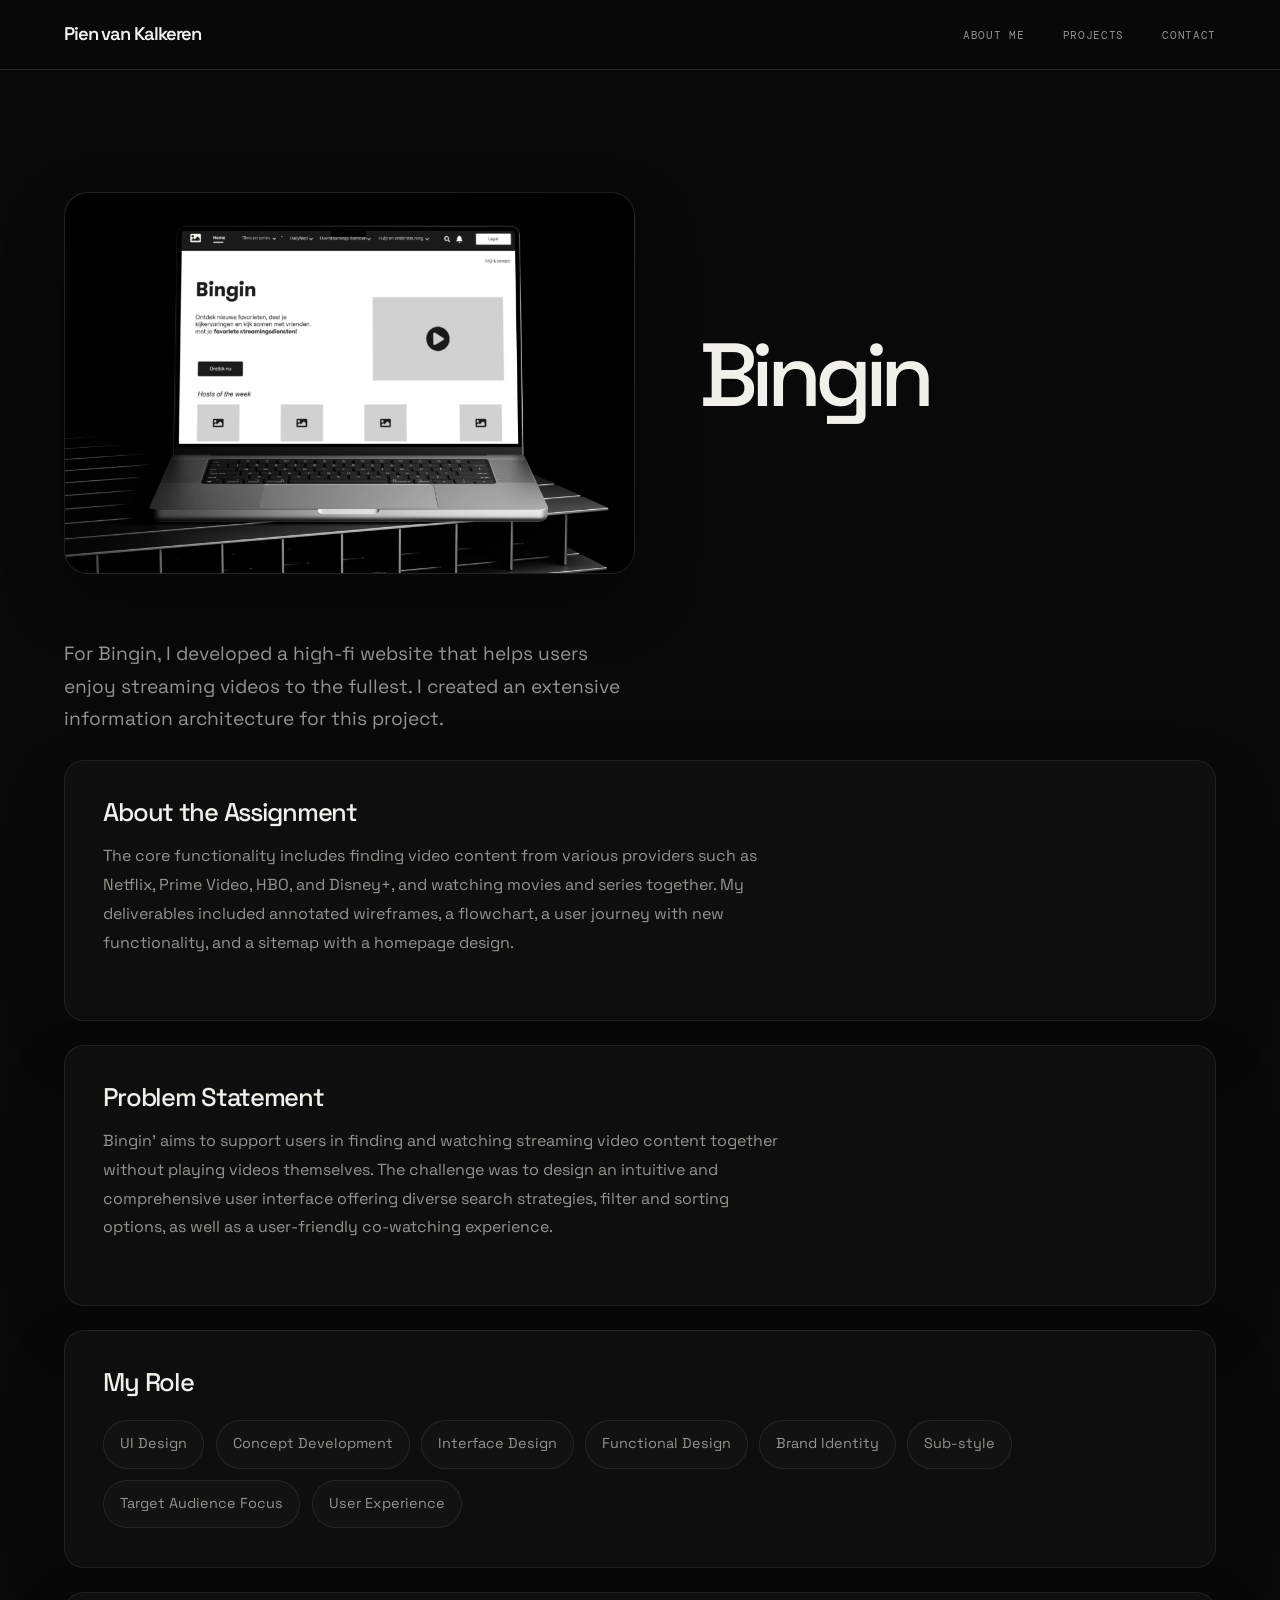
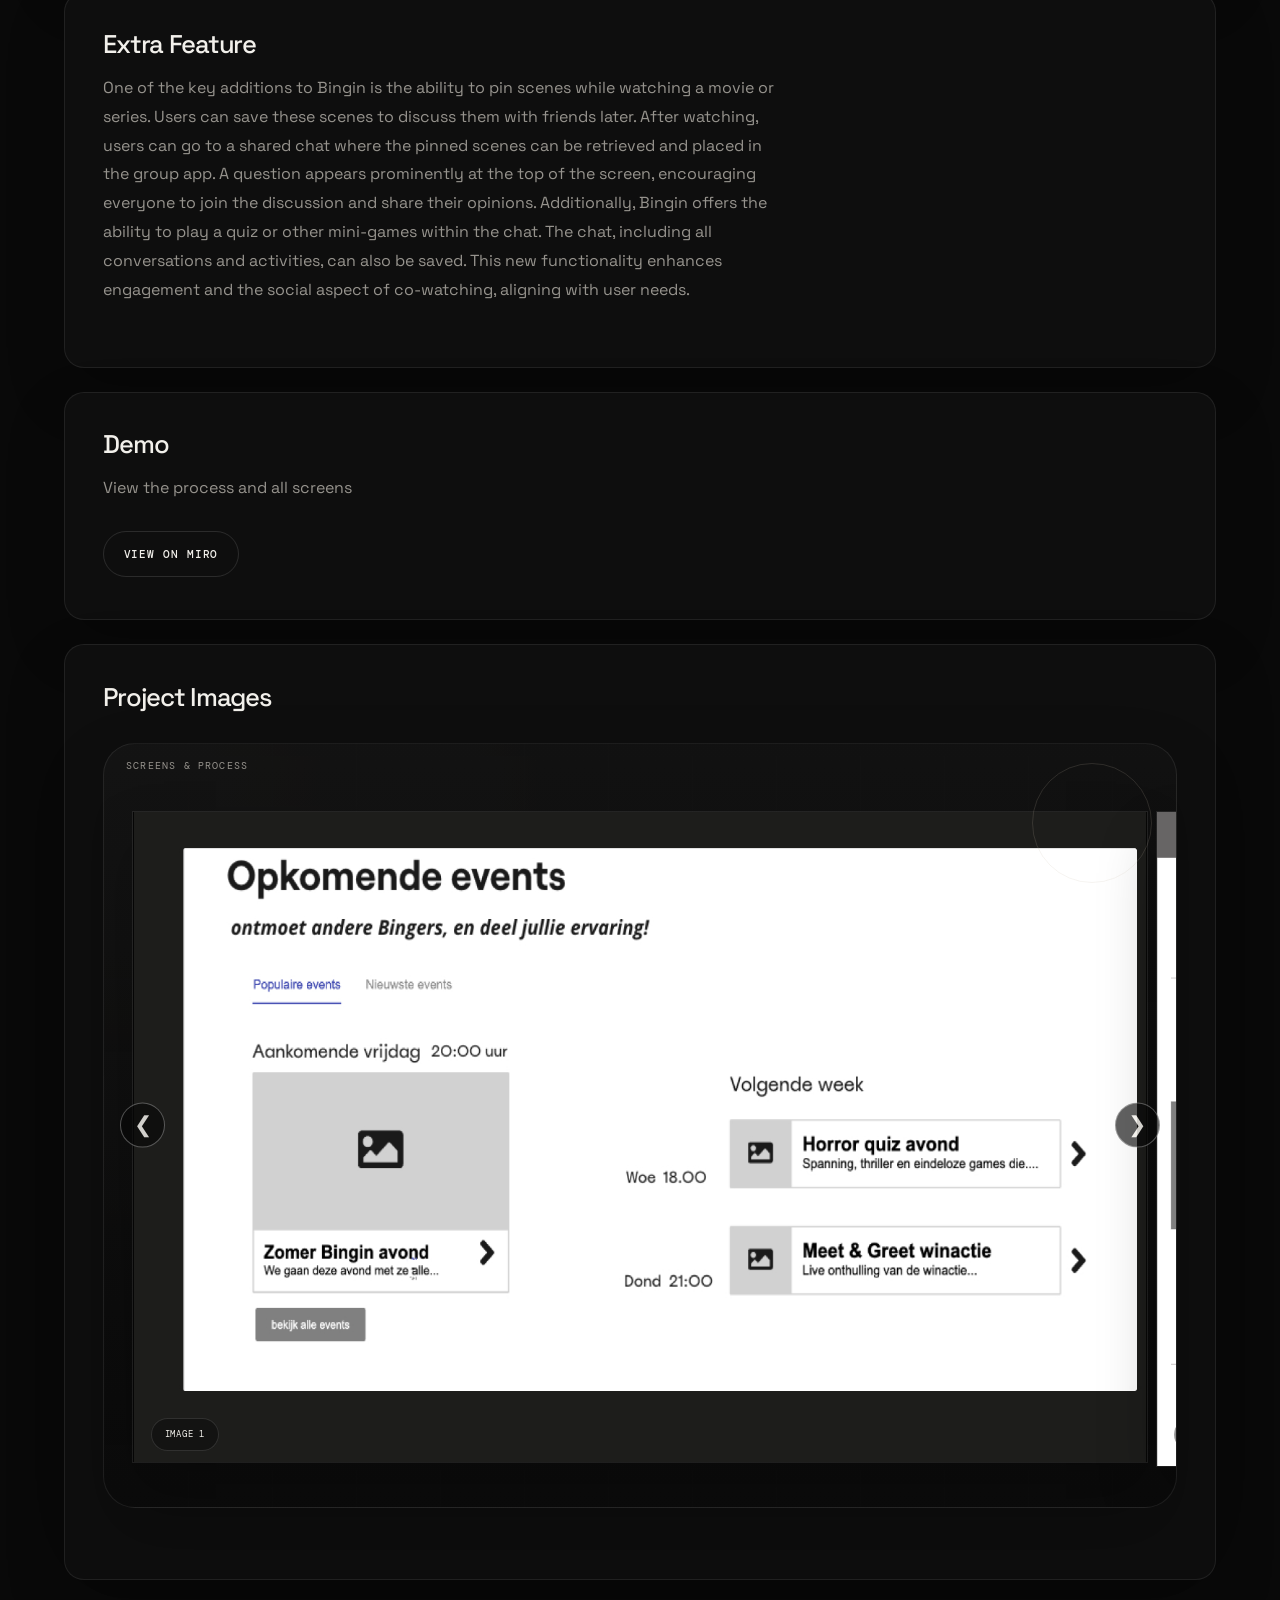
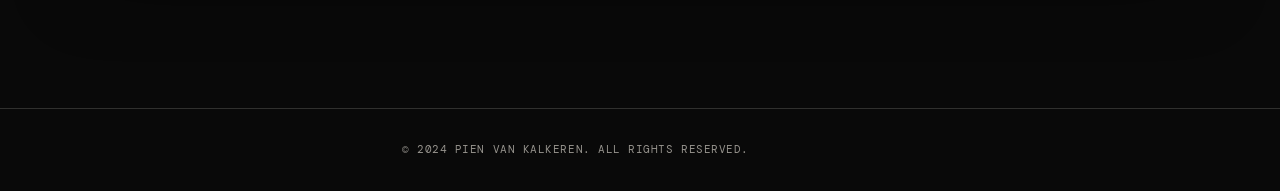
==== commit 800a6f70: "Naampies plaatjes" ====
--- a/Bingin.html
+++ b/Bingin.html
@@ -29,7 +29,7 @@
         <div>
         <section class="hero">
             <div class="hero-text">
-             <img src="./image/BInging.jpg" alt="Project 2">
+             <img src="./images/binging.jpg" alt="Project 2">
             <h1>Bingin</h1>
             <p>For Bingin, I developed a high-fi website that helps users enjoy streaming videos to the fullest. I created an extensive information architecture for this project.</p>
         </div>
@@ -71,9 +71,9 @@
             <h3>Project Images</h3>
             <div class="carousel-container">
                 <div class="carousel">
-                    <img src="./image/Binginscherm1.jpg" alt="Image 1">
-                    <img src="./image/Binginscherm9.png" alt="">
-                    <img src="./image/bingscherm10.png" alt="">
+                    <img src="./images/binginscherm1.jpg" alt="Image 1">
+                    <img src="./images/binginscherm9.png" alt="">
+                    <img src="./images/bingscherm10.png" alt="">
                 </div>
                 <button class="prev" onclick="moveSlideMobile(-1)">&#10094;</button>
                 <button class="next" onclick="moveSlideMobile(1)">&#10095;</button>
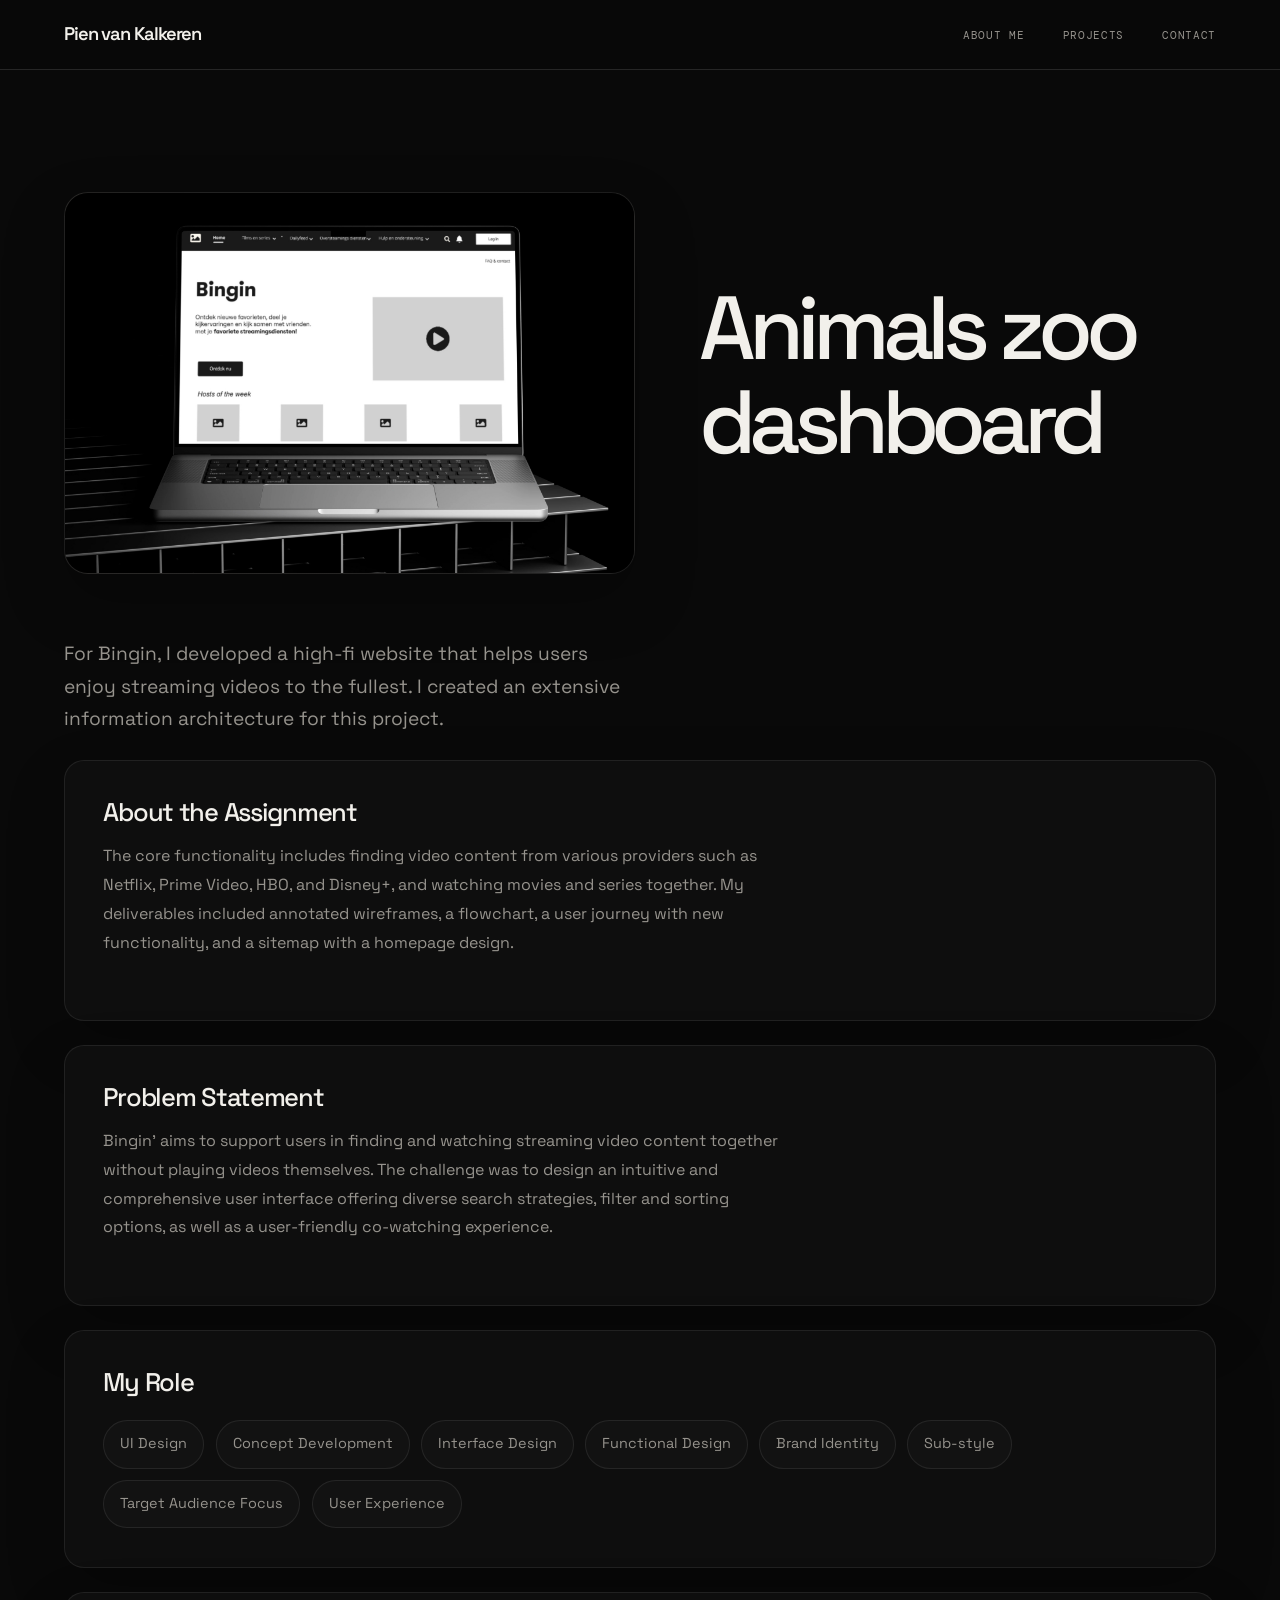
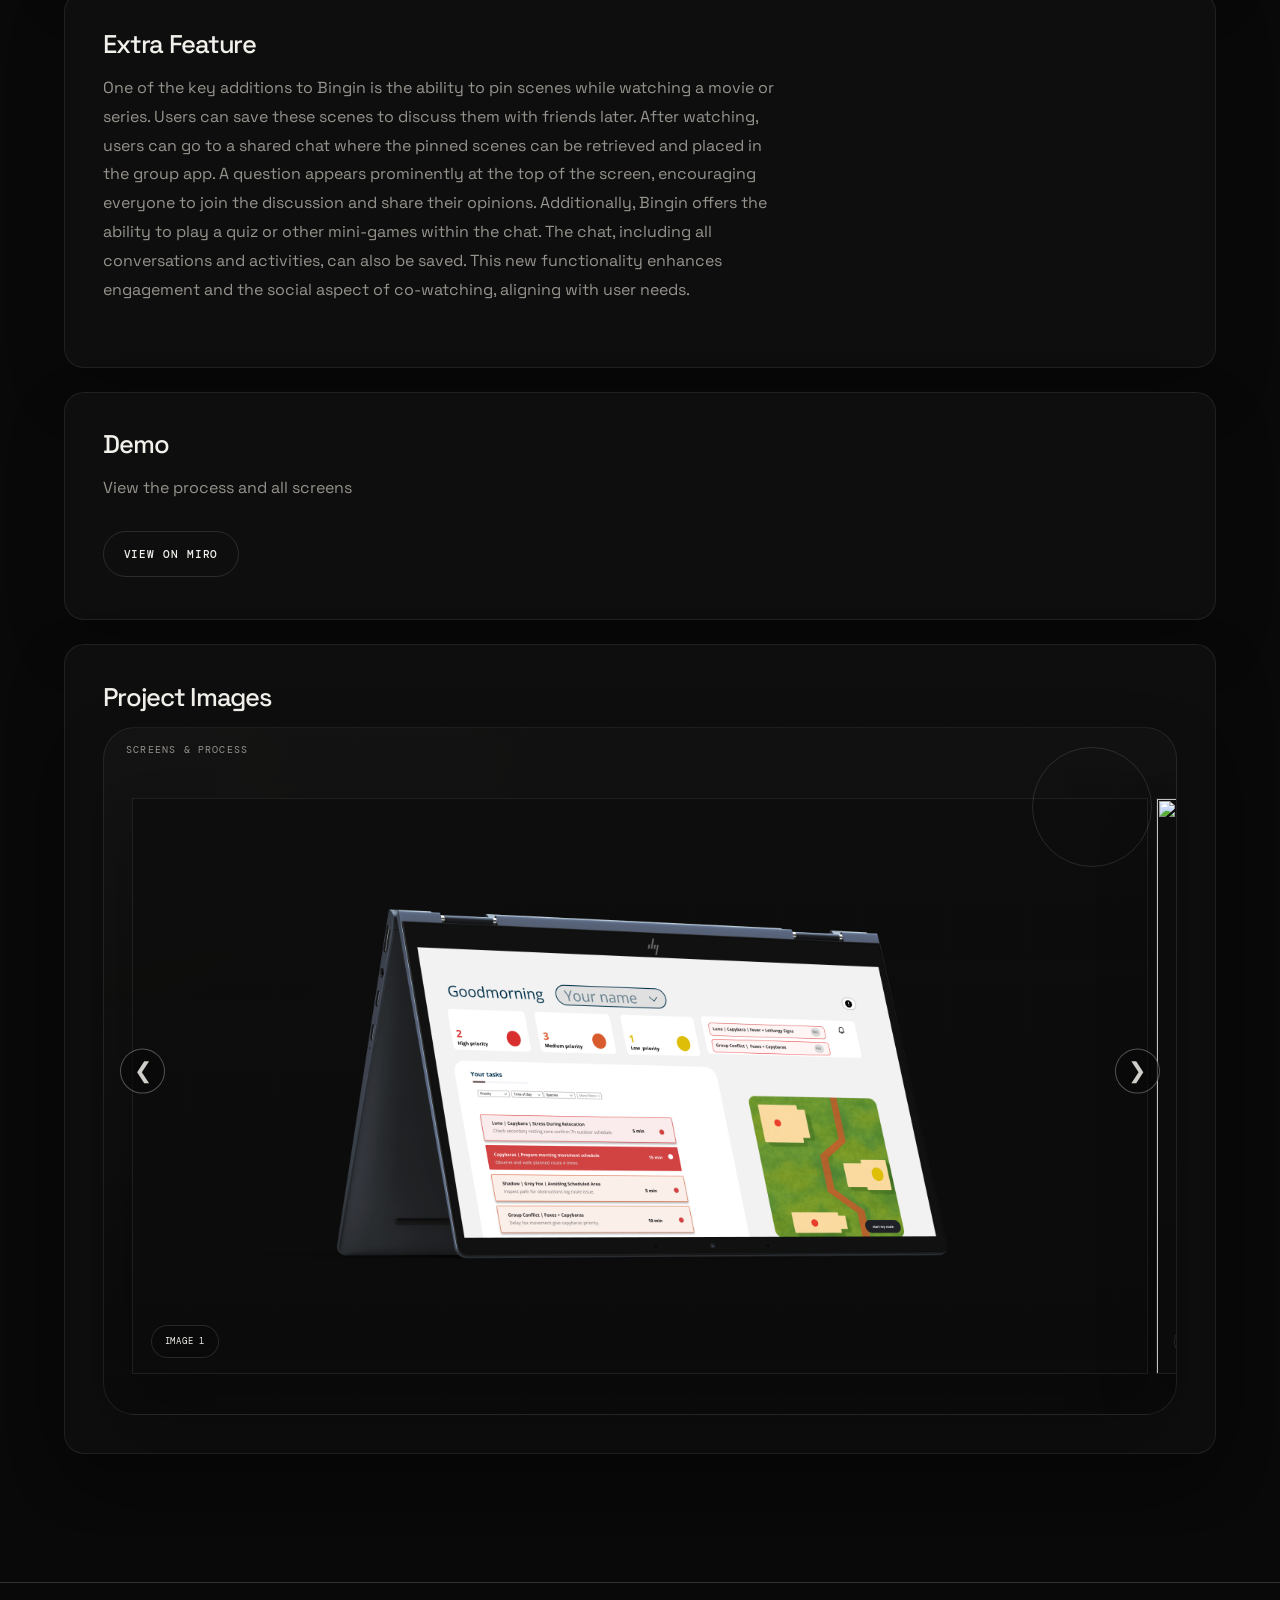
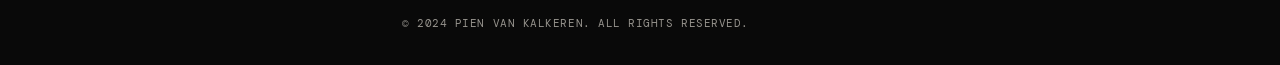
==== commit 447ea1c5: "changes" ====
--- a/Bingin.html
+++ b/Bingin.html
@@ -3,7 +3,7 @@
 <head>
     <meta charset="UTF-8">
     <meta name="viewport" content="width=device-width, initial-scale=1.0">
-    <title>Project 1: E-commerce Website</title>
+    <title>Project 5: Animal Zoo dashboard</title>
     <link rel="stylesheet" href="https://fonts.googleapis.com/css2?family=Poppins:wght@400;600;700&display=swap">
     <link rel="stylesheet" href="./css/styles.css">
 </head>
@@ -30,7 +30,7 @@
         <section class="hero">
             <div class="hero-text">
              <img src="./images/binging.jpg" alt="Project 2">
-            <h1>Bingin</h1>
+            <h1>Animals zoo dashboard</h1>
             <p>For Bingin, I developed a high-fi website that helps users enjoy streaming videos to the fullest. I created an extensive information architecture for this project.</p>
         </div>
         </section>
@@ -71,9 +71,8 @@
             <h3>Project Images</h3>
             <div class="carousel-container">
                 <div class="carousel">
-                    <img src="./images/binginscherm1.jpg" alt="Image 1">
-                    <img src="./images/binginscherm9.png" alt="">
-                    <img src="./images/bingscherm10.png" alt="">
+                    <img src="./Image/Dierentuin1.png" alt="Image 1">
+                    <img src="./image/Werknemerdierentuin1.png" alt="">
                 </div>
                 <button class="prev" onclick="moveSlideMobile(-1)">&#10094;</button>
                 <button class="next" onclick="moveSlideMobile(1)">&#10095;</button>
--- a/css/styles.css
+++ b/css/styles.css
@@ -200,55 +200,45 @@
 
 /* Home â€” editorial hero */
 .home section:first-of-type {
-  min-height: min(900px, 100svh);
-  padding: 9rem var(--gutter) 5rem;
+  min-height: 100vh;
+  padding: 8rem var(--gutter) 5.5rem;
   display: flex;
   flex-direction: column;
   align-items: flex-start;
   justify-content: flex-end;
-  gap: 1.5rem;
+  gap: 1.9rem;
   text-align: left;
   color: var(--text);
   background: var(--bg);
   overflow: hidden;
 }
 
-.home section:first-of-type::before {
-  content: '';
-  position: absolute;
-  inset: 15% 5% auto auto;
-  width: min(38vw, 520px);
-  aspect-ratio: 1;
-  border: 1px solid rgba(255,255,255,.12);
-  border-radius: 50%;
-  pointer-events: none;
-}
-
+.home section:first-of-type::before,
 .home section:first-of-type::after {
-  content: '';
-  position: absolute;
-  top: 22%;
-  right: 12%;
-  width: min(23vw, 310px);
-  aspect-ratio: 1;
-  border: 1px solid rgba(255,255,255,.08);
-  border-radius: 50%;
-  pointer-events: none;
+  display: none;
 }
 
 .home section:first-of-type h1 {
   position: relative;
   z-index: 1;
-  max-width: 11ch;
+  display: flex;
+  flex-direction: column;
+  gap: .08em;
+  max-width: 12ch;
   padding: 0;
   margin: 0;
   color: var(--text);
   background: none;
-  font-size: clamp(3.7rem, 10vw, 10rem);
+  font-size: clamp(4.2rem, 9vw, 8.5rem);
   font-weight: 500;
-  line-height: .91;
-  letter-spacing: -.085em;
+  line-height: .88;
+  letter-spacing: -.08em;
   animation: none;
+}
+
+.home section:first-of-type h1 span {
+  display: block;
+  white-space: nowrap;
 }
 
 .home section:first-of-type h1 em {
@@ -260,10 +250,10 @@
 .home section:first-of-type p {
   position: relative;
   z-index: 1;
-  max-width: 36rem;
-  margin: .5rem 0 0;
+  max-width: 31rem;
+  margin: .65rem 0 0;
   color: #aaa7a0;
-  font-size: clamp(1rem, 1.5vw, 1.25rem);
+  font-size: clamp(.9rem, 1.15vw, 1rem);
   line-height: 1.55;
 }
 
@@ -273,8 +263,8 @@
   display: inline-flex;
   align-items: center;
   gap: .8rem;
-  margin-top: .5rem;
-  padding: 0 0 .45rem;
+  margin-top: 1.4rem;
+  padding: 0 0 .6rem;
   border: 0;
   border-bottom: 1px solid var(--text);
   border-radius: 0;
@@ -322,8 +312,8 @@
   max-width: 55rem;
   margin: 0 0 1rem;
   color: #aaa7a0;
-  font-size: clamp(1.05rem, 1.5vw, 1.35rem);
-  line-height: 1.75;
+  font-size: clamp(.95rem, 1.2vw, 1.1rem);
+  line-height: 1.7;
   animation: none;
 }
 
@@ -495,6 +485,31 @@
   opacity: .8;
 }
 
+.ingredient-card::after {
+  position: absolute;
+  right: 1rem;
+  bottom: .85rem;
+  opacity: 0;
+  transform: translateY(8px) scale(.9);
+  transition: opacity .25s ease, transform .25s ease;
+  font-size: 1.4rem;
+  line-height: 1;
+}
+
+.ingredient-card:hover::after {
+  opacity: 1;
+  transform: translateY(0) scale(1);
+}
+
+.nature-card::after { content: '🌳'; }
+.animal-card::after { content: '🐾'; }
+.sport-card::after { content: '👟'; }
+.running-card::after { content: '🏃'; }
+.climbing-card::after { content: '⛰️'; }
+.design-card::after { content: '✏️'; }
+.impact-card::after { content: '🌍'; }
+.curiosity-card::after { content: '🤔'; }
+
 .ingredient-card span {
   display: inline-flex;
   align-items: center;
@@ -522,10 +537,162 @@
   line-height: 1.55;
 }
 
+.story-reveal {
+  padding: clamp(4rem, 8vw, 7rem) var(--gutter);
+  background: var(--bg);
+}
+
+.story-reveal-grid {
+  display: grid;
+  grid-template-columns: repeat(3, minmax(0, 1fr));
+  gap: 1rem;
+}
+
+.story-picker {
+  display: grid;
+  gap: 1rem;
+}
+
+.story-picker input {
+  display: none;
+}
+
+.story-options {
+  display: grid;
+  grid-template-columns: repeat(3, minmax(0, 1fr));
+  gap: 1rem;
+}
+
+.story-option {
+  display: flex;
+  align-items: center;
+  justify-content: space-between;
+  min-height: 82px;
+  padding: 1rem 1.1rem;
+  border: 1px solid rgba(255,255,255,.08);
+  border-radius: 1.2rem;
+  background:
+    linear-gradient(180deg, rgba(255,255,255,.025), rgba(255,255,255,.01)),
+    radial-gradient(circle at top left, rgba(198,184,165,.15), transparent 35%);
+  cursor: pointer;
+  transition: transform .25s ease, border-color .25s ease, box-shadow .25s ease;
+}
+
+.story-option:hover {
+  transform: translateY(-2px);
+  border-color: rgba(198,184,165,.35);
+  box-shadow: 0 10px 25px rgba(0,0,0,.08);
+}
+
+.story-option span {
+  color: var(--text);
+  font-size: 1.15rem;
+  letter-spacing: -.04em;
+}
+
+.story-option em {
+  color: var(--muted);
+  font-family: var(--mono);
+  font-size: .56rem;
+  font-style: normal;
+  letter-spacing: .08em;
+  text-transform: uppercase;
+}
+
+.story-panels {
+  position: relative;
+  min-height: 420px;
+}
+
+.story-panel {
+  position: absolute;
+  inset: 0;
+  display: grid;
+  grid-template-columns: minmax(0, 1.1fr) minmax(0, .9fr);
+  align-items: center;
+  gap: clamp(1rem, 2vw, 1.7rem);
+  padding: .8rem 0;
+  opacity: 0;
+  pointer-events: none;
+  transform: translateY(10px);
+  transition: opacity .35s ease, transform .35s ease;
+}
+
+.story-panel img {
+  display: block;
+  width: min(100%, 620px);
+  height: 100%;
+  max-height: 390px;
+  min-height: 240px;
+  margin-inline: auto;
+  object-fit: cover;
+  object-position: center center;
+  transform: scale(1.06);
+  transform-origin: center;
+  border: 1px solid rgba(255,255,255,.08);
+  border-radius: 1.2rem;
+  box-shadow: 0 20px 45px rgba(0,0,0,.12);
+}
+
+.story-panel.story-movement img {
+  object-position: center 12%;
+  transform: scale(1.08);
+}
+
+.story-panel p {
+  margin: 0;
+  color: var(--muted);
+  font-size: clamp(.95rem, 1.1vw, 1.05rem);
+  line-height: 1.75;
+  max-width: 24rem;
+}
+
+#story-animals:checked ~ .story-options .story-option[for="story-animals"],
+#story-movement:checked ~ .story-options .story-option[for="story-movement"],
+#story-design:checked ~ .story-options .story-option[for="story-design"] {
+  border-color: rgba(198,184,165,.5);
+  box-shadow: 0 12px 28px rgba(0,0,0,.12);
+}
+
+#story-animals:checked ~ .story-panels .story-animals,
+#story-movement:checked ~ .story-panels .story-movement,
+#story-design:checked ~ .story-panels .story-design {
+  opacity: 1;
+  pointer-events: auto;
+  transform: translateY(0);
+}
+
+@media (max-width: 800px) {
+  .story-options {
+    grid-template-columns: 1fr;
+  }
+
+  .story-panel {
+    grid-template-columns: 1fr;
+    align-items: start;
+    padding: 0;
+    min-height: 0;
+  }
+
+  .story-panel img {
+    width: 100%;
+    max-height: 280px;
+    min-height: 0;
+  }
+}
+
+.home-story {
+  background: var(--surface);
+}
+
 @media (max-width: 800px) {
   .ingredient-grid {
     grid-template-columns: repeat(2, minmax(0, 1fr));
   }
+
+  .story-reveal-grid {
+    grid-template-columns: 1fr;
+  }
 }
 
 @media (max-width: 600px) {
@@ -546,21 +713,36 @@
 
 /* Intro and project overview */
 .intro {
-  padding: clamp(9rem, 17vw, 15rem) var(--gutter) 4rem;
+  padding: clamp(8.5rem, 15vw, 13rem) var(--gutter) 2rem;
   margin: 0;
   text-align: left;
 }
 
+.eyebrow {
+  margin: 0 0 1rem;
+  color: var(--muted);
+  font-family: var(--mono);
+  font-size: .62rem;
+  letter-spacing: .16em;
+  text-transform: uppercase;
+}
+
 .intro h1,
 .intro h2 {
-  max-width: 12ch;
-  margin: 0 0 1.5rem;
+  max-width: 13ch;
+  margin: 0 0 1rem;
   color: var(--text);
   background: none;
-  font-size: clamp(3.4rem, 9vw, 8rem);
-  line-height: .95;
+  font-size: clamp(3.1rem, 8vw, 7.8rem);
+  line-height: .88;
   letter-spacing: -.08em;
   animation: none;
+}
+
+.intro h1 span {
+  color: var(--accent);
+  font-style: italic;
+  font-weight: 500;
 }
 
 .intro p {
@@ -568,6 +750,7 @@
   margin: 0;
   color: var(--muted);
   font-size: clamp(1rem, 1.5vw, 1.25rem);
+  line-height: 1.6;
 }
 
 .scroll-btn {
@@ -616,9 +799,11 @@
 }
 
 .project-cards article img {
+  display: block;
   width: 100%;
   aspect-ratio: 4 / 3;
   height: auto;
+  object-fit: cover;
   border-radius: 0;
   transition: transform .7s cubic-bezier(.2,.7,.2,1);
 }
@@ -628,7 +813,7 @@
 }
 
 .project-cards article h3 {
-  margin-top: 1.2rem;
+  margin: 1.5rem 0 .8rem;
   color: var(--text);
   background: none;
   font-size: clamp(1.4rem, 2vw, 2rem);
@@ -636,9 +821,10 @@
 }
 
 .project-cards article p {
-  margin-top: .5rem;
+  margin: 0 0 1rem;
   color: var(--muted);
   font-size: .95rem;
+  line-height: 1.7;
 }
 
 .project-cards article a {
@@ -686,13 +872,15 @@
 .text-left h2 {
   margin-bottom: 1.5rem;
   color: var(--text);
-  font-size: clamp(2.3rem, 5vw, 5rem);
+  font-size: clamp(2.7rem, 6vw, 6rem);
   letter-spacing: -.07em;
 }
 
 .text-left p {
   margin-bottom: 1rem;
   color: var(--muted);
+  font-size: clamp(.95rem, 1.2vw, 1.1rem);
+  line-height: 1.7;
 }
 
 .text-left a {
@@ -717,6 +905,9 @@
   position: relative;
   display: grid;
   place-items: center;
+  justify-self: center;
+  width: min(100%, 560px);
+  margin-inline: auto;
   padding: 1rem;
   background: linear-gradient(135deg, rgba(198,184,165,.05), rgba(255,255,255,0));
   border: 1px solid rgba(255,255,255,.08);
@@ -748,12 +939,15 @@
 .image-right img {
   position: relative;
   z-index: 1;
-  width: 100%;
-  max-width: none;
-  min-height: 520px;
+  display: block;
+  width: min(100%, 480px);
+  height: min(72vw, 620px);
+  max-height: 620px;
+  margin-inline: auto;
   border-radius: 1.5rem;
   box-shadow: 0 30px 60px rgba(0,0,0,.26);
   object-fit: cover;
+  object-position: center center;
   animation: none;
   border: 1px solid rgba(255,255,255,.08);
 }
@@ -827,13 +1021,52 @@
 
 /* Legacy skills components, if still used in the HTML */
 .skills-section {
-  display: grid;
-  grid-template-columns: repeat(2, minmax(0, 1fr));
-  gap: 2rem;
-  padding: 2rem 0;
+  display: block;
+  padding: 0 0 3rem;
   background: transparent;
   color: var(--text);
   text-align: left;
+}
+
+.personality-grid {
+  margin-top: 1rem;
+}
+
+.mini-label {
+  margin: 0 0 .8rem;
+  color: var(--muted);
+  font-family: var(--mono);
+  font-size: .62rem;
+  letter-spacing: .12em;
+  text-transform: uppercase;
+}
+
+.tag-row {
+  display: flex;
+  flex-wrap: wrap;
+  gap: .6rem;
+}
+
+.skill-tag {
+  display: inline-flex;
+  align-items: center;
+  padding: .45rem .8rem;
+  border: 1px solid rgba(255,255,255,.12);
+  border-radius: 999px;
+  background: rgba(255,255,255,.02);
+  color: var(--text);
+  font-family: var(--mono);
+  font-size: .58rem;
+  letter-spacing: .08em;
+  text-transform: uppercase;
+}
+
+.skill-tag:nth-child(odd) {
+  transform: rotate(-.7deg);
+}
+
+.skill-tag:nth-child(even) {
+  transform: rotate(.7deg);
 }
 
 .skill {
@@ -884,40 +1117,103 @@
 .vaardigheden-sectie {
   position: relative;
   margin-top: 4rem;
-  padding: clamp(2rem, 5vw, 5rem) 0;
-  overflow: hidden;
-  border: 0;
+  padding: clamp(2rem, 5vw, 4rem) 0;
   border-top: 1px solid var(--line);
   border-bottom: 1px solid var(--line);
-  border-radius: 0;
-  background: transparent;
-  box-shadow: none;
-  animation: none;
+  background: transparent;
 }
 
 .vaardigheden-content {
   display: grid;
-  grid-template-columns: repeat(2, minmax(0, 1fr));
-  gap: 1rem;
-  justify-content: initial;
-  padding-top: 1rem;
+  grid-template-columns: 1.1fr 1.4fr;
+  gap: 1.2rem;
+  align-items: stretch;
 }
 
 .vaardigheden-content article {
   width: auto;
   margin: 0;
-  padding: 1.5rem 0;
-  border: 0;
-  border-bottom: 1px solid var(--line);
-  border-radius: 0;
-  background: transparent;
+  padding: 1.8rem 1.5rem;
+  border: 1px solid rgba(255,255,255,.08);
+  background: rgba(255,255,255,.015);
   box-shadow: none;
   transition: none;
 }
 
-.vaardigheden-content article:hover {
-  transform: none;
-  box-shadow: none;
+.language-card {
+  background: linear-gradient(180deg, rgba(255,255,255,.02), rgba(255,255,255,.01));
+}
+
+.language-list {
+  display: grid;
+  gap: .8rem;
+  margin: 0;
+  padding: 0;
+  list-style: none;
+}
+
+.language-list li {
+  display: flex;
+  align-items: center;
+  justify-content: space-between;
+  gap: 1rem;
+  padding: .8rem 0;
+  border-bottom: 1px solid rgba(255,255,255,.08);
+  color: var(--text);
+  font-size: .95rem;
+}
+
+.language-list li:last-child {
+  border-bottom: 0;
+}
+
+.language-list li span {
+  color: var(--text);
+  letter-spacing: -.02em;
+}
+
+.language-list li em {
+  color: var(--muted);
+  font-family: var(--mono);
+  font-size: .68rem;
+  font-style: normal;
+  letter-spacing: .08em;
+  text-transform: uppercase;
+}
+
+.strength-row {
+  display: flex;
+  flex-wrap: wrap;
+  gap: .6rem;
+}
+
+.strength-card {
+  display: flex;
+  flex-direction: column;
+  justify-content: center;
+  min-height: 100%;
+  background: linear-gradient(180deg, rgba(255,255,255,.025), rgba(255,255,255,.015));
+}
+
+.strength-card blockquote {
+  margin: 0;
+  padding: 1rem 0 0;
+  color: var(--text);
+  font-size: clamp(1.2rem, 2vw, 1.8rem);
+  line-height: 1.35;
+  letter-spacing: -.04em;
+}
+
+.strength-card blockquote::before {
+  content: '“';
+  margin-right: .15em;
+  color: var(--accent);
+}
+
+.strength-card blockquote::after {
+  content: '”';
+  margin-left: .1em;
+  color: var(--accent);
 }
 
 .vaardigheden-content article h3 {
@@ -925,7 +1221,6 @@
   color: var(--text);
   font-size: 1.3rem;
   letter-spacing: -.04em;
-  text-shadow: none;
 }
 
 .vaardigheden-content article ul {
@@ -940,11 +1235,6 @@
   background: transparent;
   color: var(--muted);
   font-size: .95rem;
-}
-
-.vaardigheden-content article ul li:hover {
-  background: transparent;
-  color: var(--accent);
 }
 
 .vaardigheden-content article ul li::before {
@@ -1280,16 +1570,25 @@
 
 body.boekenzoeker .mobiel-carousel-container {
   position: relative;
+  width: min(100%, 1100px);
   max-width: 1100px;
   margin: 0 auto;
   padding: 1.5rem 0 2rem;
 }
 
+body.boekenzoeker .mobiel-carousel-container > h3 {
+  display: block;
+  width: min(100%, 1100px);
+  margin: 0 auto 1rem;
+  padding: 0 1rem;
+  box-sizing: border-box;
+}
+
 body.boekenzoeker .mobiel-carousel-container::before {
   content: '';
   position: absolute;
-  inset: 1rem 0 auto 0;
-  height: calc(100% - 1rem);
+  inset: 4.4rem 0 auto 0;
+  height: calc(100% - 4.4rem);
   border: 1px solid rgba(198,184,165,.12);
   border-radius: 2rem;
   pointer-events: none;
@@ -1326,8 +1625,8 @@
   position: relative;
   width: min(100%, 1100px);
   max-width: 1100px;
-  margin: 2rem auto;
-  padding: 2rem 1.5rem 2.5rem;
+  margin: 0 auto;
+  padding: 2.2rem 1.5rem 2.5rem;
   overflow: hidden;
   border: 1px solid rgba(255,255,255,.08);
   border-radius: 2rem;
@@ -1384,10 +1683,11 @@
 
 .carousel img {
   width: 100%;
-  height: auto;
-  max-height: 78vh;
+  height: min(64vh, 680px);
+  max-height: 64vh;
   flex: 0 0 100%;
-  object-fit: cover;
+  object-fit: contain;
+  background: rgba(12,12,12,.7);
   border: 1px solid rgba(255,255,255,.08);
   border-radius: 1.1rem;
   box-shadow: 0 30px 55px rgba(0,0,0,.22);
@@ -1445,8 +1745,8 @@
 
 .mobiel-carousel-container {
   position: relative;
-  width: min(100%, 400px);
-  max-height: 850px;
+  width: min(100%, 1100px);
+  max-height: none;
   height: auto;
   margin: 0 auto;
   overflow: hidden;
@@ -1455,11 +1755,12 @@
 .mobiel-carousel .carousel img {
   width: 100%;
   max-width: 100%;
-  max-height: 800px;
+  height: min(62vh, 620px);
   flex: 0 0 100%;
   margin: 0;
-  border-radius: 0;
+  border-radius: 1rem;
   object-fit: contain;
+  background: rgba(12,12,12,.7);
 }
 
 /* Footer */
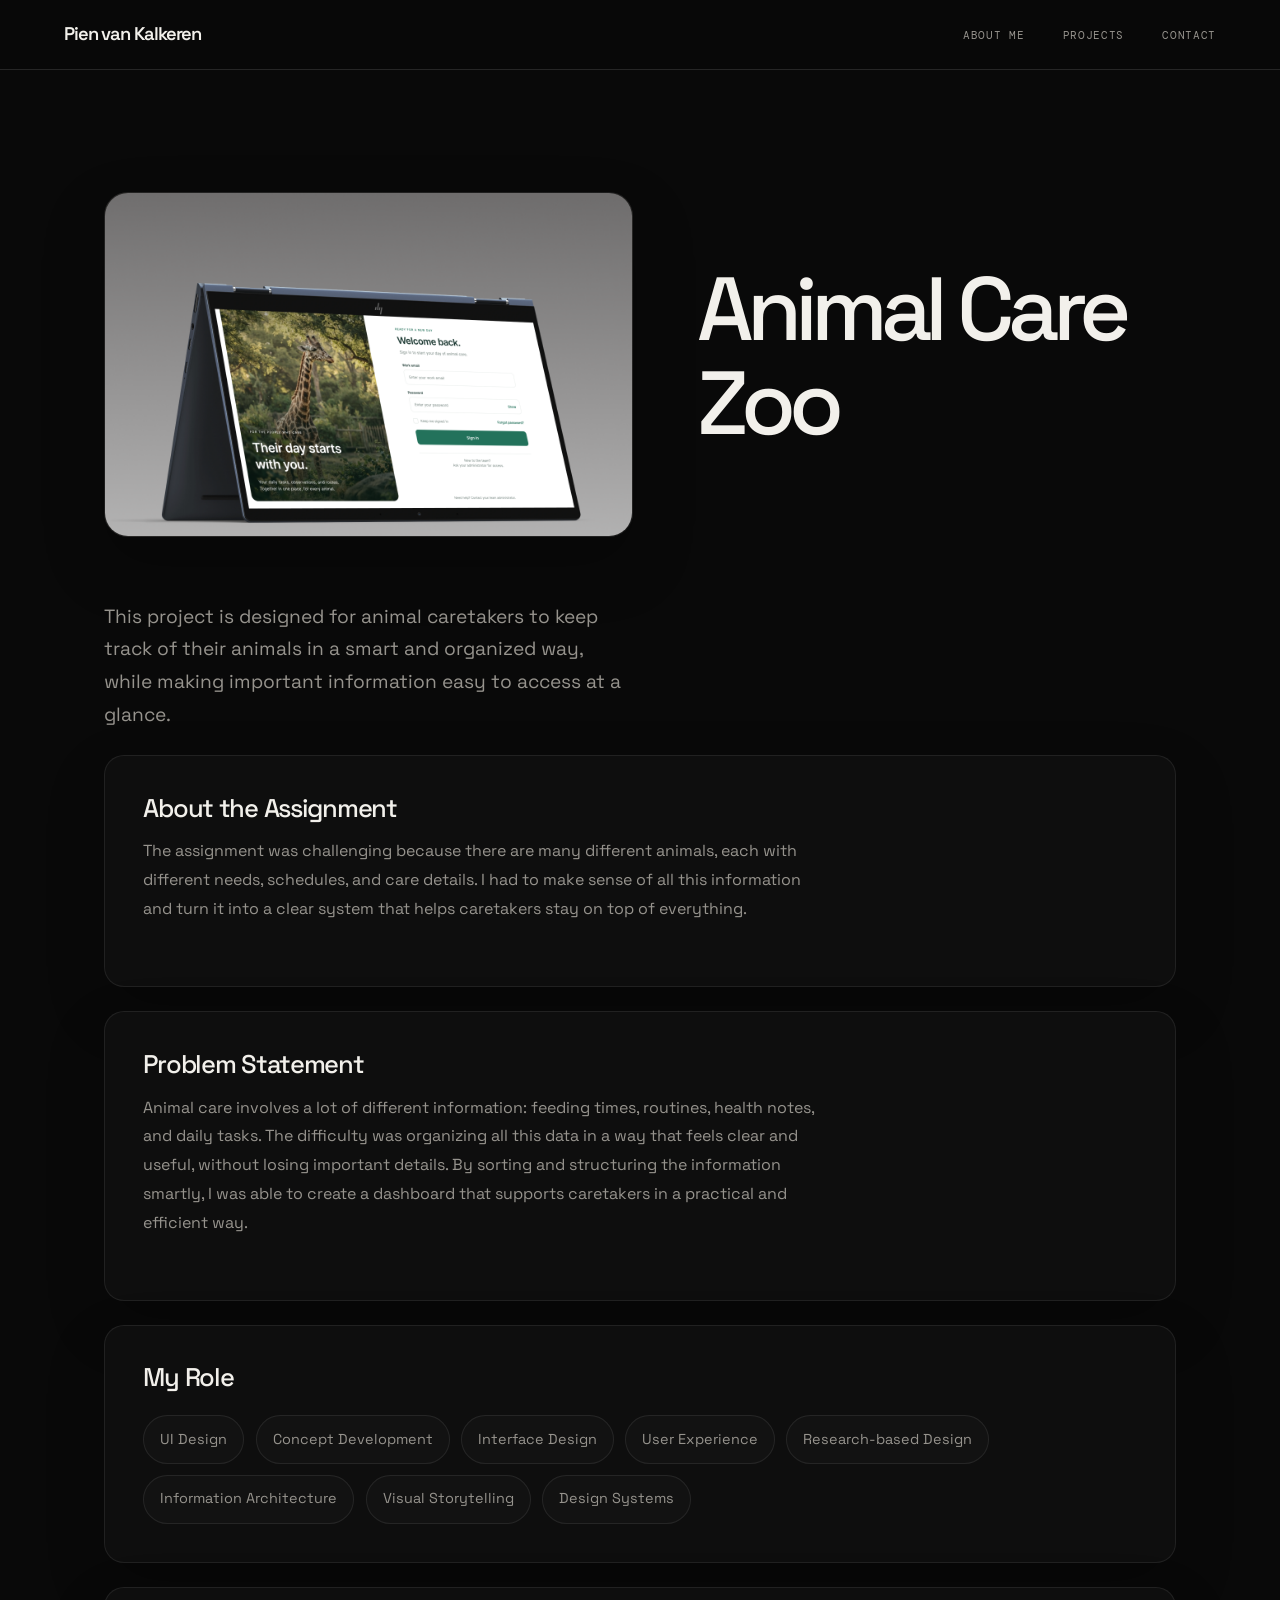
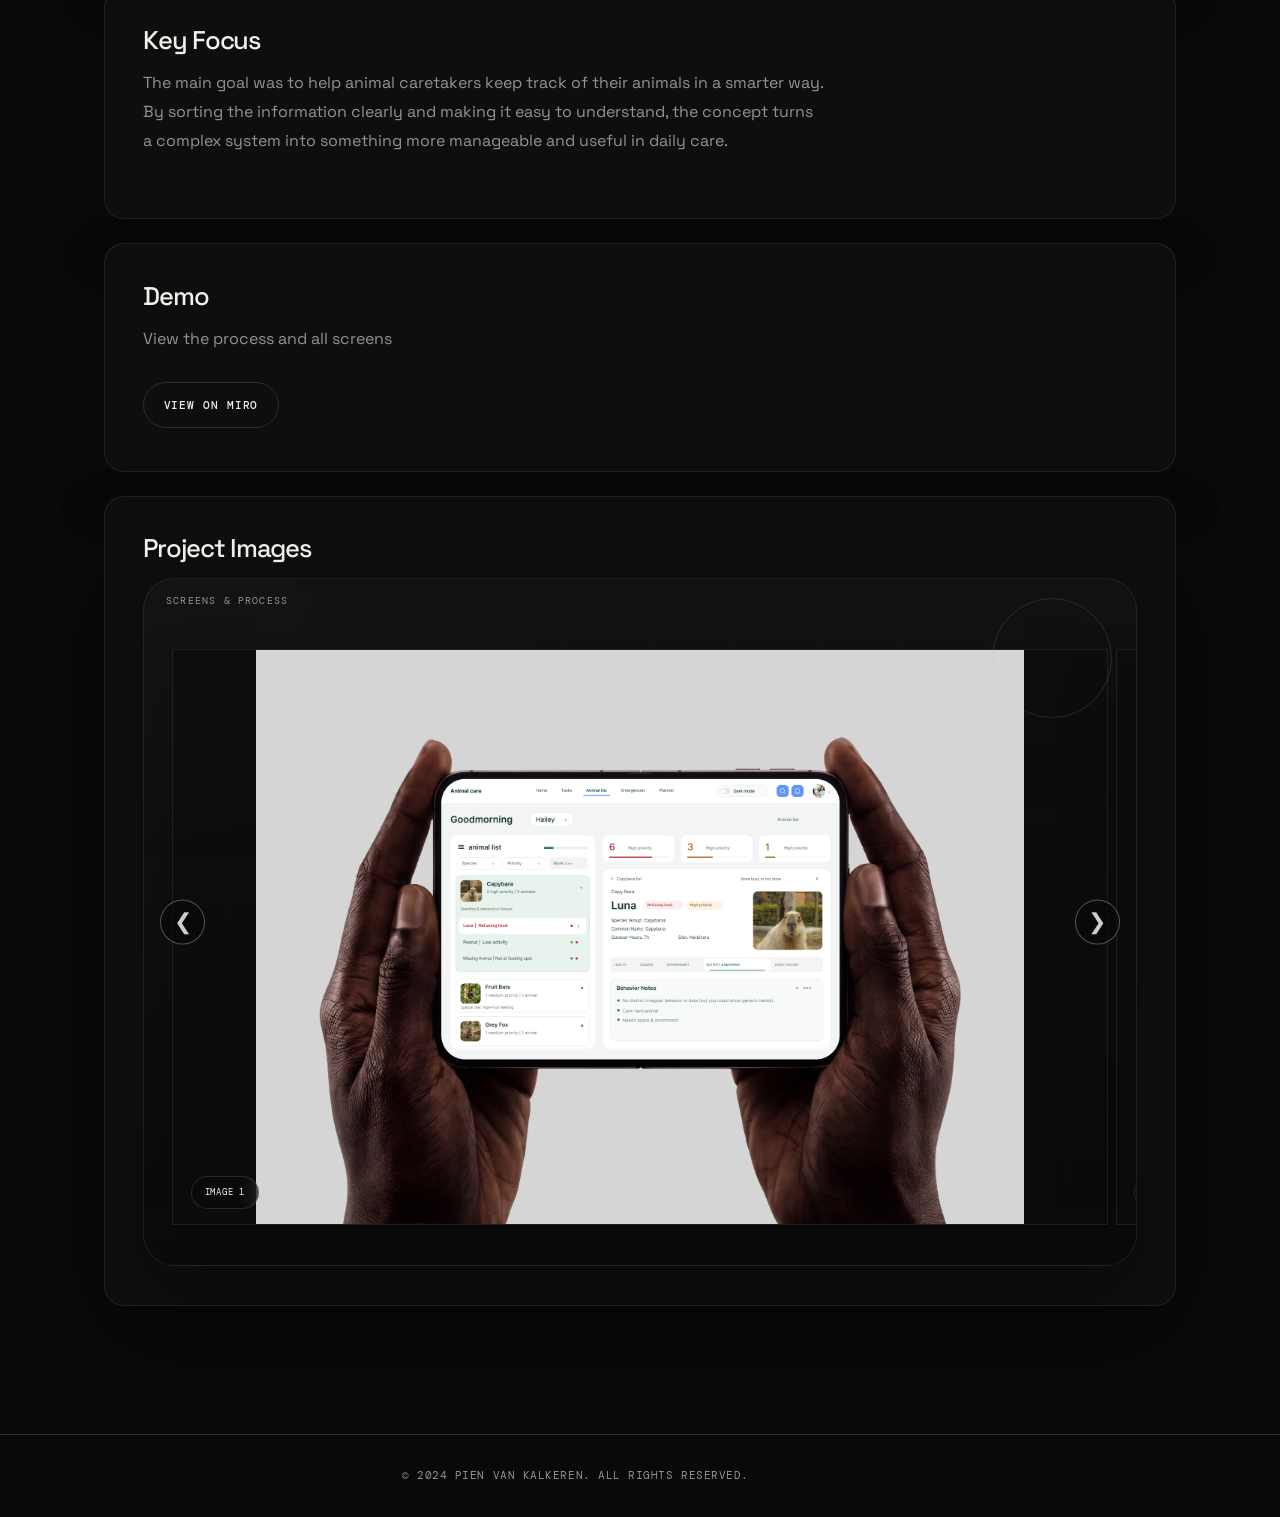
==== commit 4d93c8b3: "changes" ====
--- a/Bingin.html
+++ b/Bingin.html
@@ -29,19 +29,19 @@
         <div>
         <section class="hero">
             <div class="hero-text">
-             <img src="./images/binging.jpg" alt="Project 2">
-            <h1>Animals zoo dashboard</h1>
-            <p>For Bingin, I developed a high-fi website that helps users enjoy streaming videos to the fullest. I created an extensive information architecture for this project.</p>
+             <img src="./Image/coverimageAnimal.png" alt="Animal care zoo dashboard project cover">
+            <h1>Animal Care Zoo</h1>
+            <p>This project is designed for animal caretakers to keep track of their animals in a smart and organized way, while making important information easy to access at a glance.</p>
         </div>
         </section>
 
         <section>
             <h3>About the Assignment</h3>
-            <p>The core functionality includes finding video content from various providers such as Netflix, Prime Video, HBO, and Disney+, and watching movies and series together. My deliverables included annotated wireframes, a flowchart, a user journey with new functionality, and a sitemap with a homepage design.</p>
+            <p>The assignment was challenging because there are many different animals, each with different needs, schedules, and care details. I had to make sense of all this information and turn it into a clear system that helps caretakers stay on top of everything.</p>
         </section>
         <section>
             <h3>Problem Statement</h3>
-            <p>Bingin’ aims to support users in finding and watching streaming video content together without playing videos themselves. The challenge was to design an intuitive and comprehensive user interface offering diverse search strategies, filter and sorting options, as well as a user-friendly co-watching experience.</p>
+            <p>Animal care involves a lot of different information: feeding times, routines, health notes, and daily tasks. The difficulty was organizing all this data in a way that feels clear and useful, without losing important details. By sorting and structuring the information smartly, I was able to create a dashboard that supports caretakers in a practical and efficient way.</p>
         </section>
 
          <section>
@@ -50,17 +50,16 @@
                 <li>UI Design</li>
                 <li>Concept Development</li>
                 <li>Interface Design</li>
-                <li>Functional Design</li>
-                <li>Brand Identity</li>
-                <li>Sub-style</li>
-                <li>Target Audience Focus</li>
                 <li>User Experience</li>
+                <li>Research-based Design</li>
+                <li>Information Architecture</li>
+                <li>Visual Storytelling</li>
+                <li>Design Systems</li>
             </ul>
         </section>
         <section>
-            <h3>Extra Feature</h3>
-            <p> One of the key additions to Bingin is the ability to pin scenes while watching a movie or series. Users can save these scenes to discuss them with friends later. After watching, users can go to a shared chat where the pinned scenes can be retrieved and placed in the group app. A question appears prominently at the top of the screen, encouraging everyone to join the discussion and share their opinions.
-                Additionally, Bingin offers the ability to play a quiz or other mini-games within the chat. The chat, including all conversations and activities, can also be saved. This new functionality enhances engagement and the social aspect of co-watching, aligning with user needs.</p>
+            <h3>Key Focus</h3>
+            <p>The main goal was to help animal caretakers keep track of their animals in a smarter way. By sorting the information clearly and making it easy to understand, the concept turns a complex system into something more manageable and useful in daily care.</p>
         </section>
         <section>
             <h3>Demo</h3>
@@ -71,8 +70,10 @@
             <h3>Project Images</h3>
             <div class="carousel-container">
                 <div class="carousel">
-                    <img src="./Image/Dierentuin1.png" alt="Image 1">
-                    <img src="./image/Werknemerdierentuin1.png" alt="">
+                    <img src="./Image/Animalcare1.png" alt="Image 1">
+                    <img src="./Image/animalcare2darkmode.png" alt="Image 2">
+                    <img src="./Image/Animalcare3.png" alt="Image 3">
+                    <img src="./Image/Animalcare4.png" alt="Image 4">
                 </div>
                 <button class="prev" onclick="moveSlideMobile(-1)">&#10094;</button>
                 <button class="next" onclick="moveSlideMobile(1)">&#10095;</button>
--- a/css/styles.css
+++ b/css/styles.css
@@ -426,11 +426,29 @@
 }
 
 .creative-mix {
+  position: relative;
+  overflow: hidden;
   padding: clamp(5rem, 9vw, 9rem) var(--gutter);
-  background: var(--surface);
+  background:
+    radial-gradient(circle at top left, rgba(198,184,165,.12), transparent 28%),
+    linear-gradient(180deg, rgba(17,17,17,.96), rgba(9,9,9,1));
+}
+
+.creative-mix::before {
+  content: '';
+  position: absolute;
+  inset: 3rem auto auto 5%;
+  width: 22rem;
+  height: 22rem;
+  border-radius: 50%;
+  background: radial-gradient(circle, rgba(198,184,165,.22), transparent 60%);
+  filter: blur(24px);
+  pointer-events: none;
 }
 
 .creative-mix h2 {
+  position: relative;
+  z-index: 1;
   margin-bottom: 2.5rem;
   color: var(--text);
   background: none;
@@ -451,38 +469,40 @@
   display: flex;
   flex-direction: column;
   align-items: flex-start;
-  gap: .55rem;
-  min-height: 180px;
+  justify-content: flex-start;
+  gap: .6rem;
+  min-height: 190px;
   padding: 1.15rem 1rem 1.1rem;
   border: 1px solid rgba(255,255,255,.08);
-  border-radius: 1.2rem;
-  background: linear-gradient(180deg, rgba(255,255,255,.025), rgba(255,255,255,0));
-  box-shadow: inset 0 0 0 1px rgba(255,255,255,.02);
-  color: var(--text);
-  transition: transform .25s ease, border-color .25s ease;
+  border-radius: 1.35rem;
+  background: linear-gradient(180deg, rgba(255,255,255,.03), rgba(255,255,255,.01));
+  box-shadow: inset 0 0 0 1px rgba(255,255,255,.02), 0 18px 30px rgba(0,0,0,.12);
+  color: var(--text);
+  transition: transform .25s ease, border-color .25s ease, box-shadow .25s ease;
 }
 
 .ingredient-card:nth-child(odd) {
-  transform: rotate(-.6deg);
+  transform: rotate(-.7deg);
 }
 
 .ingredient-card:nth-child(even) {
-  transform: rotate(.6deg);
+  transform: rotate(.7deg);
 }
 
 .ingredient-card:hover {
-  transform: translateY(-4px) rotate(0deg);
-  border-color: rgba(198,184,165,.4);
+  transform: translateY(-6px) rotate(0deg);
+  border-color: rgba(198,184,165,.45);
+  box-shadow: 0 20px 35px rgba(0,0,0,.18);
 }
 
 .ingredient-card::before {
   content: '∎';
   position: absolute;
-  right: .9rem;
+  right: .95rem;
   top: .8rem;
-  color: rgba(198,184,165,.55);
+  color: rgba(198,184,165,.7);
   font-size: 1rem;
-  opacity: .8;
+  opacity: .9;
 }
 
 .ingredient-card::after {
@@ -501,13 +521,22 @@
   transform: translateY(0) scale(1);
 }
 
-.nature-card::after { content: '🌳'; }
+.cooking-card { background: linear-gradient(135deg, rgba(255,195,120,.08), rgba(17,17,17,.95)); }
+.detail-card { background: linear-gradient(135deg, rgba(160,200,255,.08), rgba(17,17,17,.95)); }
+.creative-card { background: linear-gradient(135deg, rgba(239,170,170,.08), rgba(17,17,17,.95)); }
+.writing-card { background: linear-gradient(135deg, rgba(196,163,255,.08), rgba(17,17,17,.95)); }
+.climbing-card { background: linear-gradient(135deg, rgba(126,184,170,.08), rgba(17,17,17,.95)); }
+.running-card { background: linear-gradient(135deg, rgba(255,170,170,.08), rgba(17,17,17,.95)); }
+.animal-card { background: linear-gradient(135deg, rgba(182,226,164,.08), rgba(17,17,17,.95)); }
+.curiosity-card { background: linear-gradient(135deg, rgba(255,224,140,.08), rgba(17,17,17,.95)); }
+
+.nature-card::after, .cooking-card::after { content: '🍳'; }
 .animal-card::after { content: '🐾'; }
-.sport-card::after { content: '👟'; }
 .running-card::after { content: '🏃'; }
 .climbing-card::after { content: '⛰️'; }
-.design-card::after { content: '✏️'; }
-.impact-card::after { content: '🌍'; }
+.writing-card::after { content: '✍️'; }
+.creative-card::after { content: '🎨'; }
+.detail-card::after { content: '✨'; }
 .curiosity-card::after { content: '🤔'; }
 
 .ingredient-card span {
@@ -516,9 +545,10 @@
   justify-content: center;
   width: 2.2rem;
   height: 2.2rem;
+  flex-shrink: 0;
   border: 1px solid rgba(198,184,165,.32);
   border-radius: 50%;
-  background: rgba(198,184,165,.04);
+  background: rgba(198,184,165,.06);
   color: var(--accent);
   font-family: var(--mono);
   font-size: .58rem;
@@ -526,15 +556,21 @@
 }
 
 .ingredient-card strong {
-  font-size: 1.15rem;
+  margin: 0;
+  color: var(--text);
+  font-size: clamp(1rem, 1.4vw, 1.2rem);
   font-weight: 500;
+  line-height: 1.2;
   letter-spacing: -.04em;
 }
 
 .ingredient-card small {
+  display: block;
+  margin: 0;
   color: var(--muted);
   font-size: .8rem;
-  line-height: 1.55;
+  line-height: 1.6;
+  letter-spacing: .01em;
 }
 
 .story-reveal {
@@ -662,6 +698,12 @@
   transform: translateY(0);
 }
 
+@media (max-width: 1100px) {
+  .story-reveal-grid {
+    grid-template-columns: 1fr;
+  }
+}
+
 @media (max-width: 800px) {
   .story-options {
     grid-template-columns: 1fr;
@@ -1243,9 +1285,9 @@
 
 /* Contact page */
 body.contactformulier main {
-  width: min(100% - 2 * var(--gutter), 850px);
+  width: min(100%, 850px);
   margin: 0 auto;
-  padding: 10rem 0 7rem;
+  padding: 10rem var(--gutter) 7rem;
 }
 
 body.contactformulier section {
@@ -1428,9 +1470,9 @@
 
 /* Project detail page â€” bookszoeker legacy page */
 body.boekenzoeker main {
-  width: min(100% - 2 * var(--gutter), 1200px);
+  width: min(100%, 1200px);
   margin: 0 auto;
-  padding: 10rem 0 8rem;
+  padding: 10rem var(--gutter) 8rem;
 }
 
 body.boekenzoeker main > div {
@@ -1902,8 +1944,19 @@
     text-transform: none;
   }
 
-  .home section:first-of-type h1 {
-    font-size: clamp(3.4rem, 16vw, 6rem);
+  .home section:first-of-type h1,
+  .intro h1,
+  .intro h2,
+  body.boekenzoeker .hero h1 {
+    max-width: 100%;
+    font-size: clamp(2.5rem, 12vw, 4.2rem);
+    line-height: .92;
+    letter-spacing: -.06em;
+  }
+
+  .home section:first-of-type h1 span,
+  body.boekenzoeker .hero h1 span {
+    white-space: normal;
   }
 
   .home section:first-of-type p {
@@ -1918,11 +1971,6 @@
 
   .intro {
     padding: 8rem 1.5rem 3rem;
-  }
-
-  .intro h1,
-  .intro h2 {
-    font-size: clamp(3.2rem, 15vw, 5rem);
   }
 
   .project-cards {
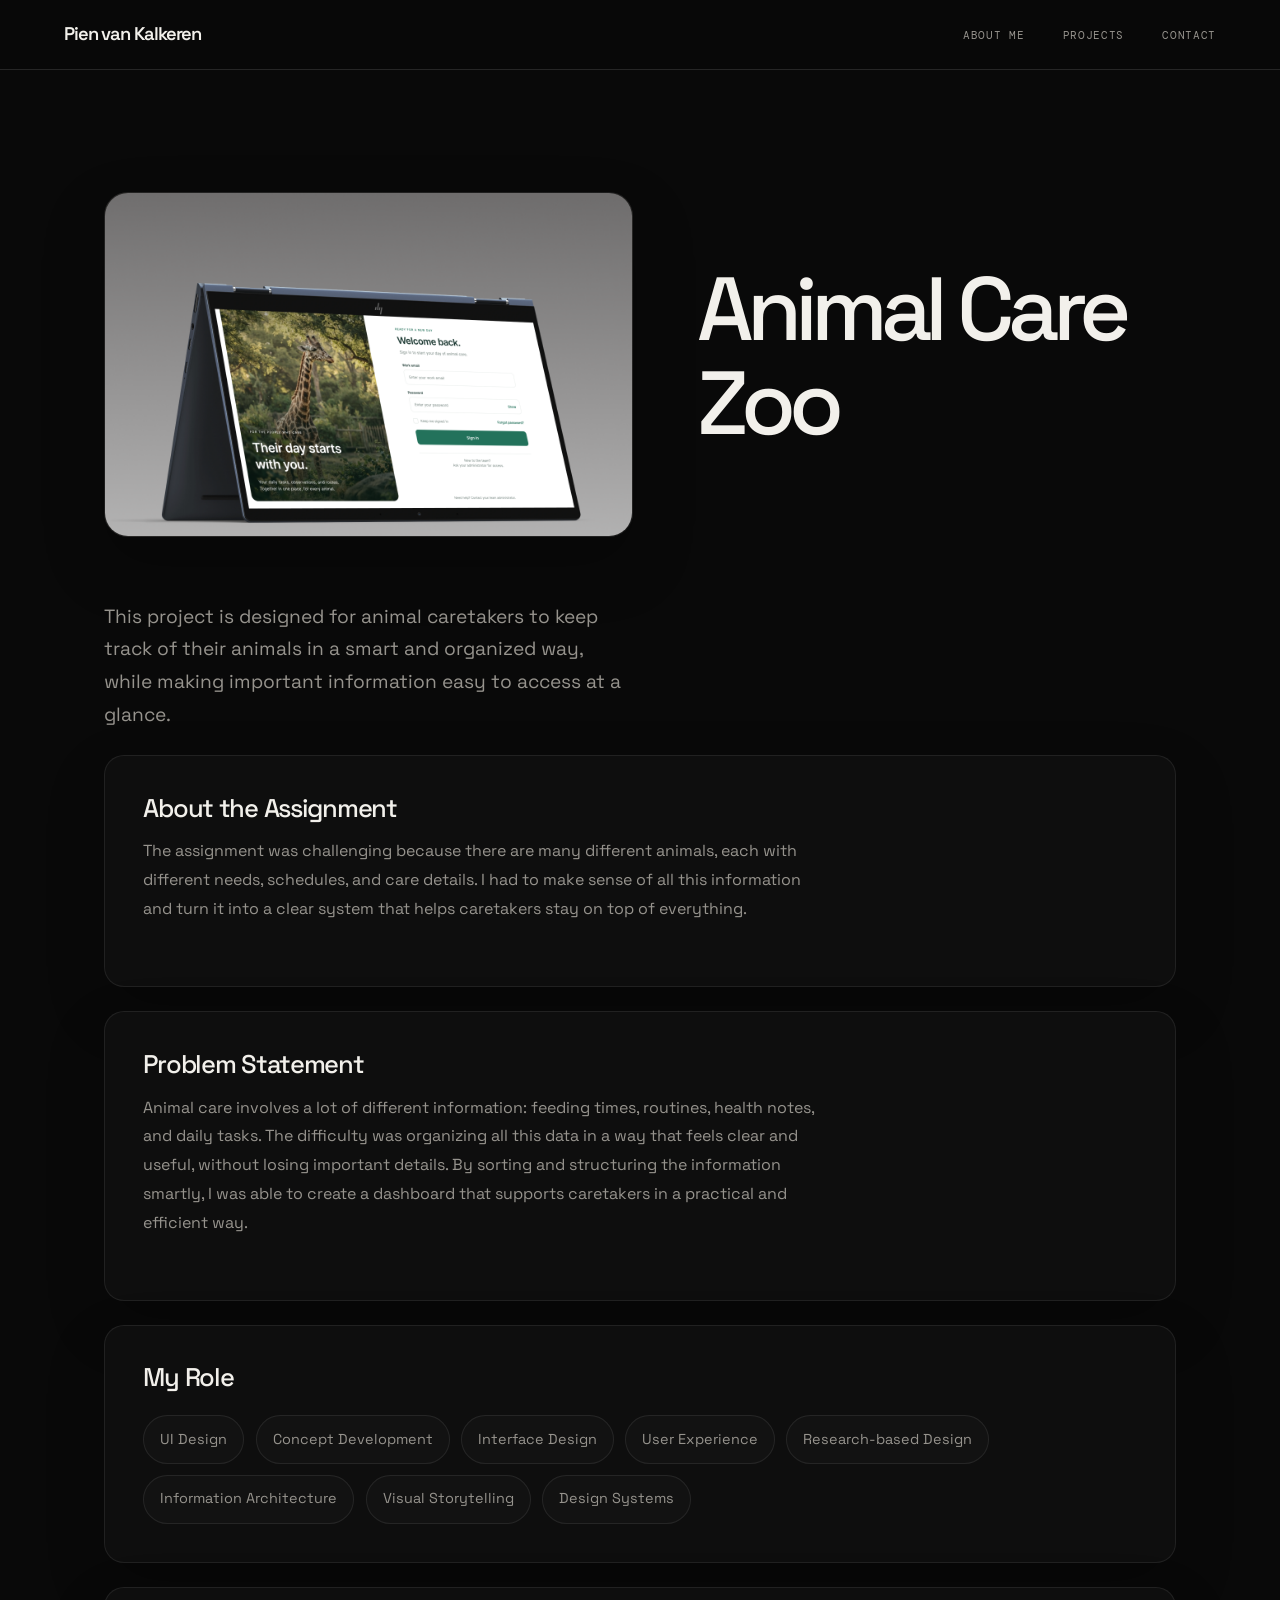
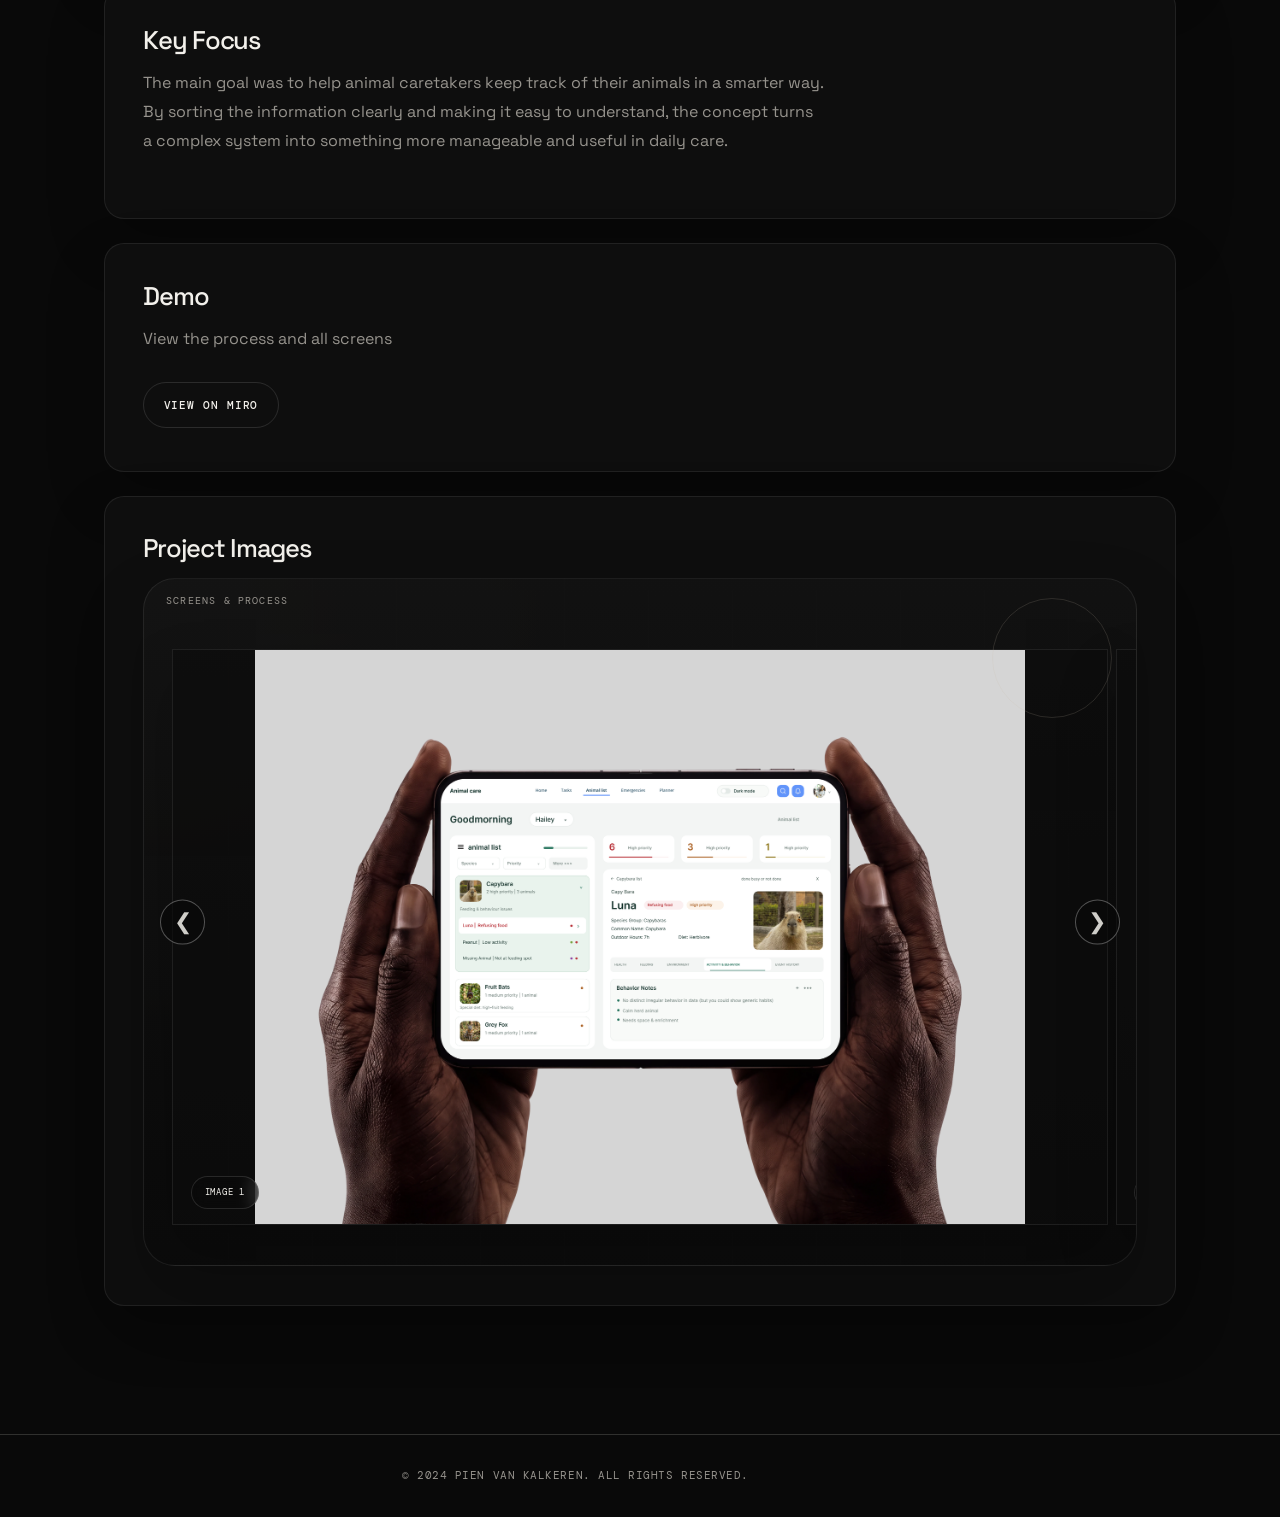
==== commit 5a0b4447: "link" ====
--- a/Bingin.html
+++ b/Bingin.html
@@ -64,7 +64,7 @@
         <section>
             <h3>Demo</h3>
             <p>View the process and all screens</p>
-            <a href="https://miro.com/welcomeonboard/bFRQeWZDZmRQaWV5dDN3R2xUdEN0b01vWndkMWdEMFBQNXp5bGNnY1ZIdFQvYTBnbDhNOUpaQndLWnk5M3BOTXVjKy9Ea2lSWlZ1S1ZpWC9wdHVBU2xJRHRyN1owenFTWk04c0J5WHBCZDBsQXFMMWU2UGd2LytIbG1kSFFpSVUhZQ==?share_link_id=966820375895">View on Miro</a>
+            <a href="https://miro.com/app/board/uXjVJ1uYc8I=/?share_link_id=769740559390">View on Miro</a>
         </section>
         <section>
             <h3>Project Images</h3>
--- a/css/styles.css
+++ b/css/styles.css
@@ -751,6 +751,25 @@
   .ingredient-card:nth-child(even) {
     transform: none;
   }
+
+  .vaardigheden-sectie {
+    margin-top: 2.5rem;
+    padding: 1.5rem 0;
+  }
+
+  .vaardigheden-content {
+    gap: 1rem;
+    width: calc(100% - 2rem);
+    margin: 0 auto;
+  }
+
+  .vaardigheden-content article {
+    padding: 1.4rem 1rem;
+  }
+
+  .language-list li {
+    padding: .9rem 0;
+  }
 }
 
 /* Intro and project overview */
@@ -845,13 +864,27 @@
   width: 100%;
   aspect-ratio: 4 / 3;
   height: auto;
+  padding: .75rem .75rem 3.15rem;
+  background: linear-gradient(180deg, #f8f3eb 0%, #e9e2d7 100%);
+  border: 1px solid rgba(255,255,255,.08);
+  border-radius: .7rem;
+  box-shadow: 0 18px 26px rgba(0,0,0,.16), 0 0 0 1px rgba(198,184,165,.12);
   object-fit: cover;
-  border-radius: 0;
-  transition: transform .7s cubic-bezier(.2,.7,.2,1);
+  transform: rotate(var(--polaroid-tilt, 0deg));
+  transition: transform .7s cubic-bezier(.2,.7,.2,1), box-shadow .3s ease;
+}
+
+.project-cards article:nth-child(odd) img {
+  --polaroid-tilt: -1.3deg;
+}
+
+.project-cards article:nth-child(even) img {
+  --polaroid-tilt: 1.3deg;
 }
 
 .project-cards article:hover img {
-  transform: scale(1.025);
+  transform: rotate(var(--polaroid-tilt, 0deg)) scale(1.02);
+  box-shadow: 0 22px 32px rgba(0,0,0,.2), 0 0 0 1px rgba(198,184,165,.12);
 }
 
 .project-cards article h3 {
@@ -986,12 +1019,15 @@
   height: min(72vw, 620px);
   max-height: 620px;
   margin-inline: auto;
-  border-radius: 1.5rem;
-  box-shadow: 0 30px 60px rgba(0,0,0,.26);
+  padding: .9rem .9rem 3rem;
+  border: 1px solid rgba(255,255,255,.08);
+  border-radius: .9rem;
+  background: linear-gradient(180deg, #f8f3eb 0%, #e9e2d7 100%);
+  box-shadow: 0 32px 60px rgba(0,0,0,.24), 0 0 0 1px rgba(198,184,165,.12);
   object-fit: cover;
   object-position: center center;
+  transform: rotate(-1.5deg);
   animation: none;
-  border: 1px solid rgba(255,255,255,.08);
 }
 
 /* Skills page */
@@ -1175,7 +1211,7 @@
 .vaardigheden-content article {
   width: auto;
   margin: 0;
-  padding: 1.8rem 1.5rem;
+  padding: 2.2rem 1.8rem;
   border: 1px solid rgba(255,255,255,.08);
   background: rgba(255,255,255,.015);
   box-shadow: none;
@@ -1199,7 +1235,7 @@
   align-items: center;
   justify-content: space-between;
   gap: 1rem;
-  padding: .8rem 0;
+  padding: 1rem 0;
   border-bottom: 1px solid rgba(255,255,255,.08);
   color: var(--text);
   font-size: .95rem;
@@ -1239,10 +1275,10 @@
 
 .strength-card blockquote {
   margin: 0;
-  padding: 1rem 0 0;
+  padding: 1.3rem 0 0;
   color: var(--text);
   font-size: clamp(1.2rem, 2vw, 1.8rem);
-  line-height: 1.35;
+  line-height: 1.45;
   letter-spacing: -.04em;
 }
 
@@ -1888,13 +1924,56 @@
   }
 
   .home section:nth-of-type(3) > div,
-  .project-cards {
+  .project-cards,
+  .vaardigheden-content {
     grid-template-columns: 1fr;
+  }
+
+  .project-cards article,
+  .home section:nth-of-type(3) article,
+  .ingredient-card,
+  .story-option,
+  .contact-icon,
+  .carousel-container,
+  body.boekenzoeker section,
+  .vaardigheden-content article {
+    width: 100%;
+    max-width: 100%;
+    min-width: 0;
+  }
+
+  .language-list li {
+    gap: .5rem;
+    font-size: .88rem;
+  }
+
+  .strength-card blockquote {
+    font-size: clamp(1.12rem, 5vw, 1.5rem);
   }
 
   .photo-section {
     grid-template-columns: 1fr;
     padding: 4rem 1.5rem;
+  }
+
+  h1,
+  h2 {
+    max-width: 100%;
+    overflow-wrap: anywhere;
+    word-break: break-word;
+  }
+
+  .home section:first-of-type h1,
+  .intro h1,
+  .intro h2,
+  body.boekenzoeker .hero h1 {
+    font-size: clamp(2.6rem, 8vw, 4.1rem);
+    line-height: .94;
+    letter-spacing: -.06em;
+  }
+
+  body.boekenzoeker .hero-text {
+    grid-template-columns: 1fr;
   }
 
   body.vaardigheden main {
@@ -1949,9 +2028,11 @@
   .intro h2,
   body.boekenzoeker .hero h1 {
     max-width: 100%;
-    font-size: clamp(2.5rem, 12vw, 4.2rem);
+    font-size: clamp(2.2rem, 11vw, 3.6rem);
     line-height: .92;
-    letter-spacing: -.06em;
+    letter-spacing: -.05em;
+    overflow-wrap: anywhere;
+    word-break: break-word;
   }
 
   .home section:first-of-type h1 span,
@@ -1967,6 +2048,16 @@
   .skills-section,
   .vaardigheden-content {
     grid-template-columns: 1fr;
+  }
+
+  .ingredient-card,
+  .story-option,
+  .contact-icon,
+  body.boekenzoeker section,
+  .carousel-container {
+    width: 100%;
+    max-width: 100%;
+    min-width: 0;
   }
 
   .intro {
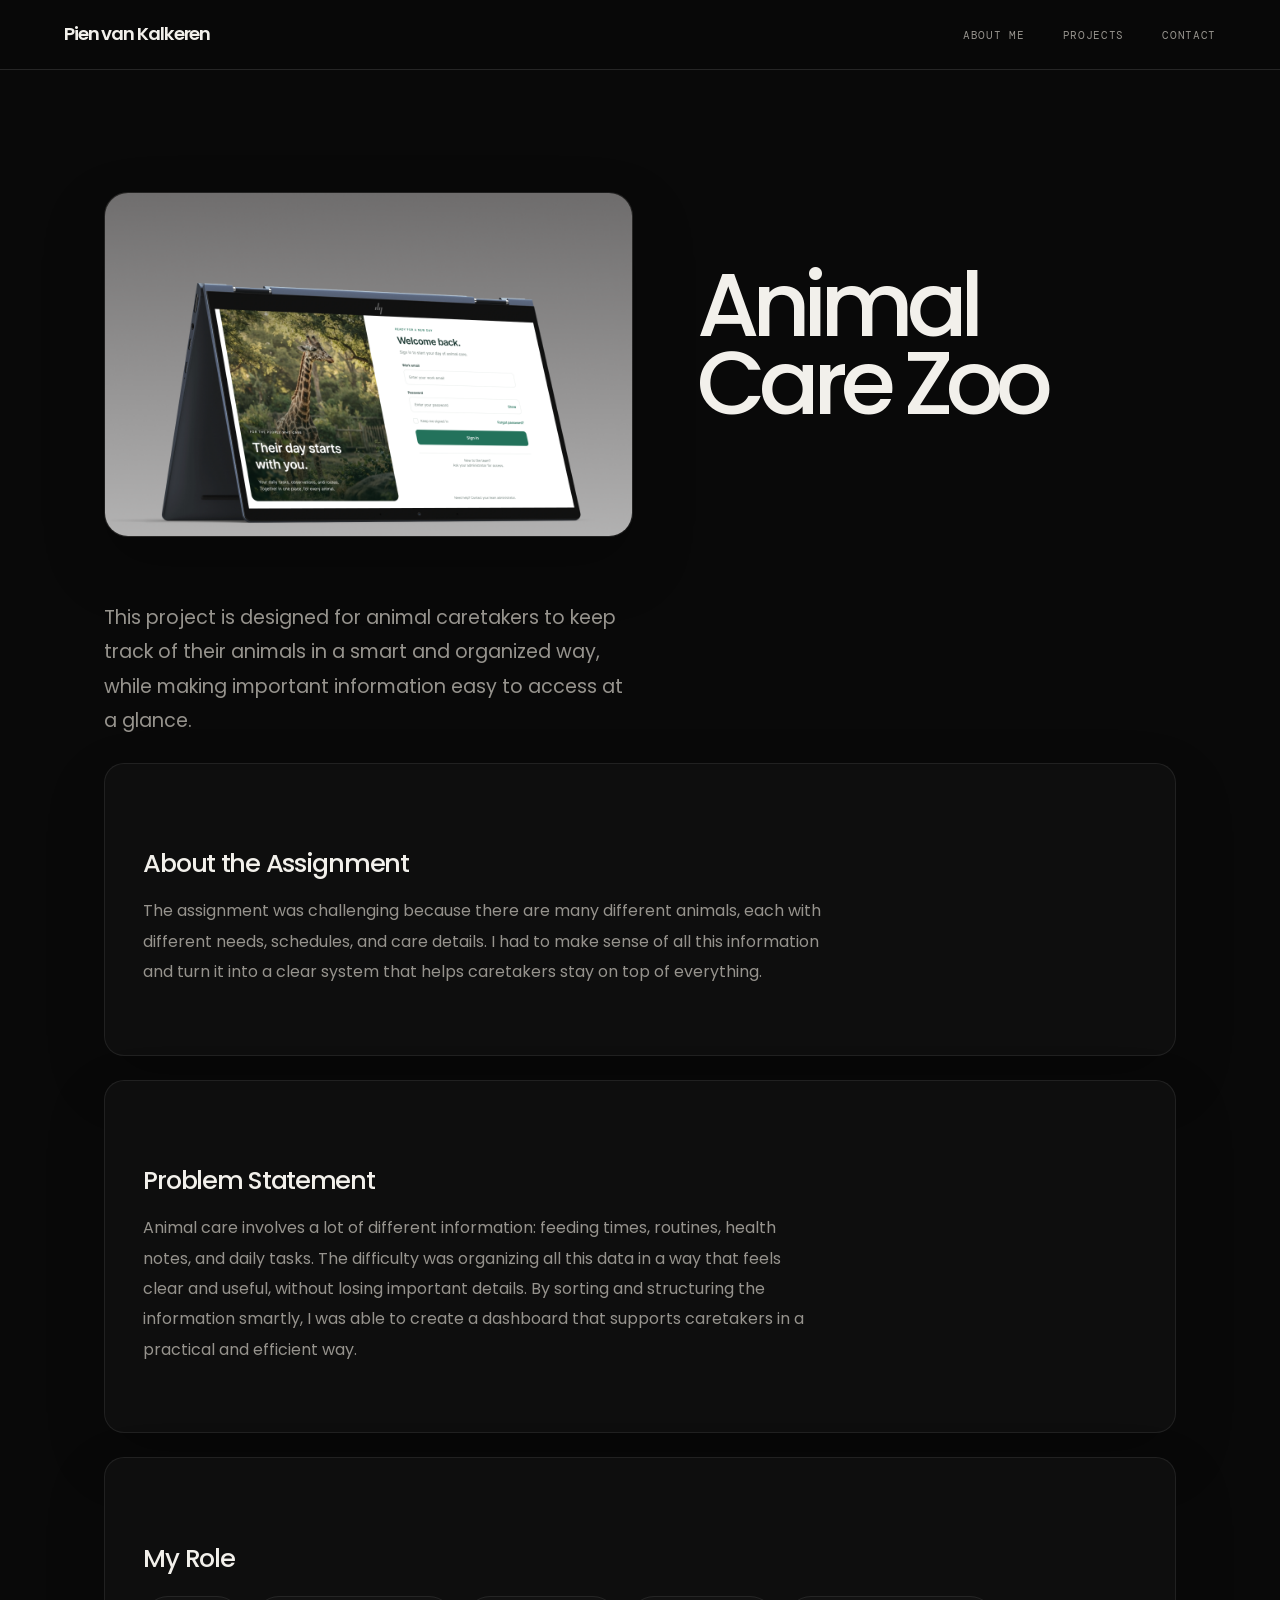
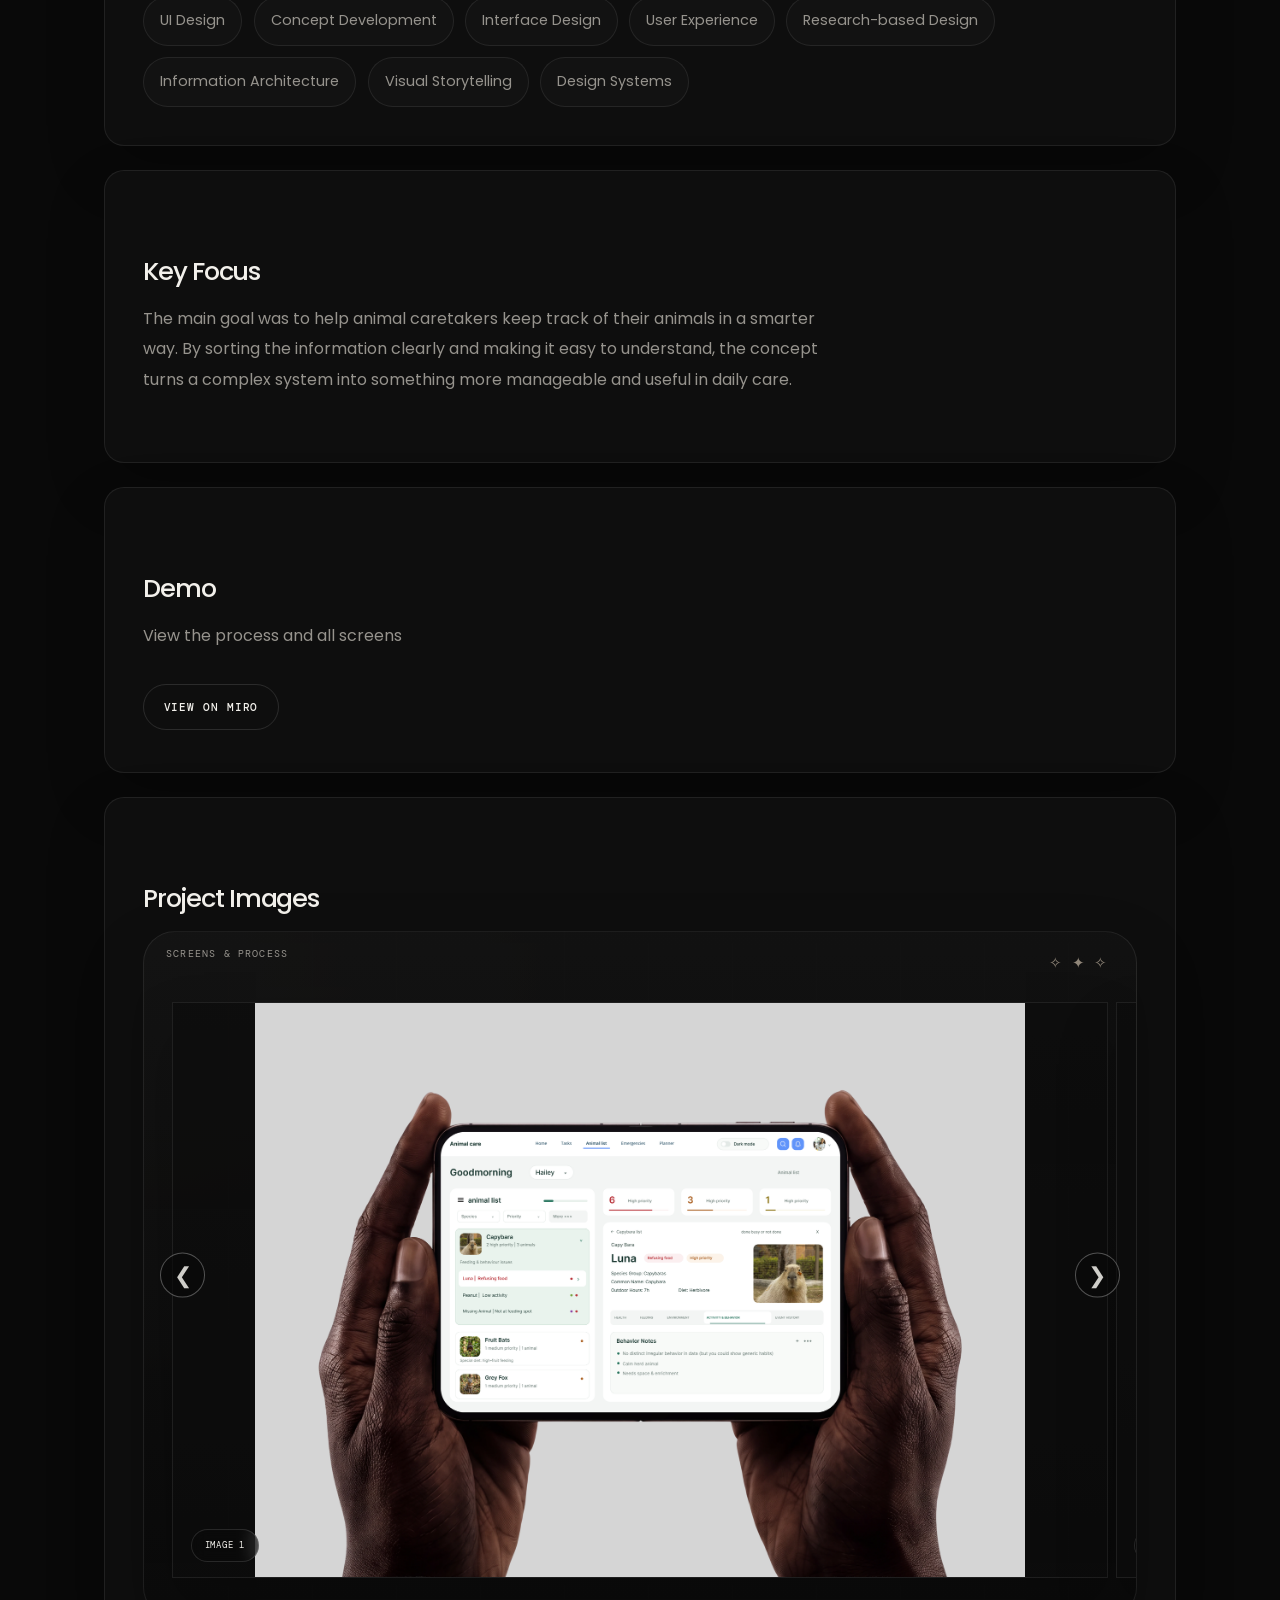
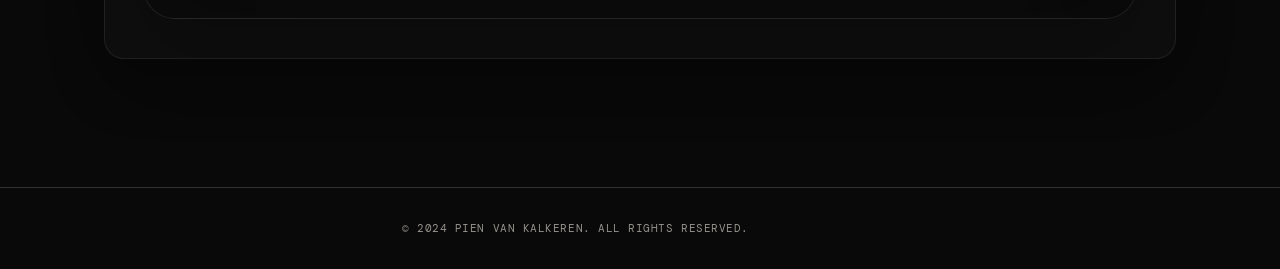
==== commit 992aa7ef: "cahgnes" ====
--- a/Bingin.html
+++ b/Bingin.html
@@ -3,7 +3,7 @@
 <head>
     <meta charset="UTF-8">
     <meta name="viewport" content="width=device-width, initial-scale=1.0">
-    <title>Project 5: Animal Zoo dashboard</title>
+    <title>Project 4: Animal Zoo dashboard</title>
     <link rel="stylesheet" href="https://fonts.googleapis.com/css2?family=Poppins:wght@400;600;700&display=swap">
     <link rel="stylesheet" href="./css/styles.css">
 </head>
--- a/css/styles.css
+++ b/css/styles.css
@@ -7,7 +7,7 @@
    and the body classes .vaardigheden, .contactformulier, .boekenzoeker.
 */
 
-@import url('https://fonts.googleapis.com/css2?family=DM+Mono:wght@400;500&family=Space+Grotesk:wght@400;500;600;700&family=Cormorant+Garamond:ital,wght@0,500;0,600;1,500&display=swap');
+@import url('https://fonts.googleapis.com/css2?family=DM+Mono:wght@400;500&family=Poppins:wght@400;500;600;700;800&family=Cormorant+Garamond:ital,wght@0,500;0,600;1,500&display=swap');
 
 :root {
   --bg: #090909;
@@ -18,7 +18,8 @@
   --line: #30302e;
   --accent: #c6b8a5;
   --serif: 'Cormorant Garamond', Georgia, serif;
-  --sans: 'Space Grotesk', Arial, sans-serif;
+  --display: 'Poppins', Arial, sans-serif;
+  --sans: 'Poppins', Arial, sans-serif;
   --mono: 'DM Mono', monospace;
   --page-width: 1440px;
   --gutter: clamp(1.25rem, 5vw, 5rem);
@@ -96,8 +97,22 @@
   letter-spacing: -.055em;
 }
 
-h1 { font-size: clamp(3.5rem, 9vw, 9rem); }
-h2 { font-size: clamp(2.5rem, 5vw, 5.5rem); }
+h1, h2 {
+  font-family: var(--display);
+  font-weight: 500;
+  letter-spacing: -.055em;
+  line-height: .88;
+  text-wrap: balance;
+}
+
+h3, h4 {
+  font-family: var(--display);
+  font-weight: 500;
+  letter-spacing: -.04em;
+}
+
+h1 { font-size: clamp(3.6rem, 8.7vw, 9rem); }
+h2 { font-size: clamp(2.6rem, 5.1vw, 5.6rem); }
 h3 { font-size: clamp(1.35rem, 2vw, 2rem); }
 
 p {
@@ -200,6 +215,8 @@
 
 /* Home â€” editorial hero */
 .home section:first-of-type {
+  position: relative;
+  isolation: isolate;
   min-height: 100vh;
   padding: 8rem var(--gutter) 5.5rem;
   display: flex;
@@ -213,9 +230,32 @@
   overflow: hidden;
 }
 
-.home section:first-of-type::before,
+.home section:first-of-type::before {
+  content: '';
+  position: absolute;
+  inset: -10% -8% -14% -8%;
+  background:
+    radial-gradient(circle at 18% 28%, rgba(198,184,165,.42), transparent 18%),
+    radial-gradient(circle at 68% 32%, rgba(198,184,165,.2), transparent 18%),
+    radial-gradient(circle at 52% 64%, rgba(255,255,255,.08), transparent 28%),
+    linear-gradient(110deg, rgba(11,11,11,.8), rgba(11,11,11,.38) 40%, rgba(11,11,11,.82)),
+    linear-gradient(180deg, rgba(198,184,165,.08), rgba(9,9,9,.22));
+  filter: blur(20px) saturate(1.25);
+  opacity: .9;
+  transform: scale(1.08);
+  animation: heroDrift 20s ease-in-out infinite alternate;
+  z-index: 0;
+}
+
 .home section:first-of-type::after {
-  display: none;
+  content: '';
+  position: absolute;
+  inset: 0;
+  background:
+    radial-gradient(circle at 24% 22%, rgba(198,184,165,.18), transparent 20%),
+    radial-gradient(circle at 80% 18%, rgba(255,255,255,.08), transparent 22%),
+    linear-gradient(90deg, rgba(9,9,9,.8), rgba(9,9,9,.12) 38%, rgba(9,9,9,.8));
+  z-index: 0;
 }
 
 .home section:first-of-type h1 {
@@ -232,7 +272,8 @@
   font-size: clamp(4.2rem, 9vw, 8.5rem);
   font-weight: 500;
   line-height: .88;
-  letter-spacing: -.08em;
+  letter-spacing: -.075em;
+  text-shadow: 0 1px 0 rgba(255,255,255,.05);
   animation: none;
 }
 
@@ -578,6 +619,14 @@
   background: var(--bg);
 }
 
+.story-reveal h2 {
+  margin: 0 0 2rem;
+  color: var(--text);
+  font-size: clamp(2.7rem, 6vw, 6rem);
+  letter-spacing: -.07em;
+  line-height: .96;
+}
+
 .story-reveal-grid {
   display: grid;
   grid-template-columns: repeat(3, minmax(0, 1fr));
@@ -774,7 +823,10 @@
 
 /* Intro and project overview */
 .intro {
-  padding: clamp(8.5rem, 15vw, 13rem) var(--gutter) 2rem;
+  display: flex;
+  align-items: flex-end;
+  min-height: 100vh;
+  padding: clamp(8rem, 12vw, 11rem) var(--gutter) 2.5rem;
   margin: 0;
   text-align: left;
 }
@@ -791,10 +843,10 @@
 .intro h1,
 .intro h2 {
   max-width: 13ch;
-  margin: 0 0 1rem;
+  margin: 0 0 2.6rem;
   color: var(--text);
   background: none;
-  font-size: clamp(3.1rem, 8vw, 7.8rem);
+  font-size: clamp(2.7rem, 6.8vw, 6.8rem);
   line-height: .88;
   letter-spacing: -.08em;
   animation: none;
@@ -811,7 +863,7 @@
   margin: 0;
   color: var(--muted);
   font-size: clamp(1rem, 1.5vw, 1.25rem);
-  line-height: 1.6;
+  line-height: 1.7;
 }
 
 .scroll-btn {
@@ -842,7 +894,10 @@
 }
 
 .project-cards article {
+  position: relative;
   overflow: hidden;
+  max-width: 94%;
+  margin: 0 auto;
   padding: 0 0 1.5rem;
   border: 0;
   border-bottom: 1px solid var(--line);
@@ -853,6 +908,25 @@
   transition: opacity .3s ease;
 }
 
+.project-cards article::before {
+  content: '✦';
+  position: absolute;
+  top: .2rem;
+  right: 1rem;
+  color: rgba(198,184,165,.42);
+  font-size: .85rem;
+  letter-spacing: .08em;
+  transform: rotate(12deg);
+  pointer-events: none;
+}
+
+.project-cards article:nth-child(2n)::before {
+  content: '•';
+  right: auto;
+  left: .9rem;
+  transform: rotate(-10deg);
+}
+
 .project-cards article:hover {
   transform: none;
   box-shadow: none;
@@ -860,35 +934,37 @@
 }
 
 .project-cards article img {
+  position: relative;
   display: block;
   width: 100%;
   aspect-ratio: 4 / 3;
   height: auto;
-  padding: .75rem .75rem 3.15rem;
-  background: linear-gradient(180deg, #f8f3eb 0%, #e9e2d7 100%);
-  border: 1px solid rgba(255,255,255,.08);
-  border-radius: .7rem;
-  box-shadow: 0 18px 26px rgba(0,0,0,.16), 0 0 0 1px rgba(198,184,165,.12);
+  padding: .75rem;
+  background:
+    linear-gradient(180deg, rgba(255,255,255,.1), rgba(255,255,255,.02));
+  border: 1px solid rgba(255,255,255,.18);
+  border-radius: .28rem;
+  box-shadow: 0 0 0 4px rgba(245,238,227,.08), 0 18px 26px rgba(0,0,0,.12);
   object-fit: cover;
-  transform: rotate(var(--polaroid-tilt, 0deg));
-  transition: transform .7s cubic-bezier(.2,.7,.2,1), box-shadow .3s ease;
-}
-
-.project-cards article:nth-child(odd) img {
-  --polaroid-tilt: -1.3deg;
-}
-
-.project-cards article:nth-child(even) img {
-  --polaroid-tilt: 1.3deg;
+  object-position: center;
+  transform: none;
+  transition: transform .3s ease, box-shadow .3s ease;
+}
+
+.project-cards article:nth-child(3n+1) img,
+.project-cards article:nth-child(3n+2) img,
+.project-cards article:nth-child(3n+3) img {
+  --polaroid-tilt: 0deg;
+  border-radius: .28rem;
 }
 
 .project-cards article:hover img {
-  transform: rotate(var(--polaroid-tilt, 0deg)) scale(1.02);
-  box-shadow: 0 22px 32px rgba(0,0,0,.2), 0 0 0 1px rgba(198,184,165,.12);
+  transform: none;
+  box-shadow: 0 0 0 4px rgba(245,238,227,.08), 0 22px 30px rgba(0,0,0,.16);
 }
 
 .project-cards article h3 {
-  margin: 1.5rem 0 .8rem;
+  margin: 2rem 0 1.1rem;
   color: var(--text);
   background: none;
   font-size: clamp(1.4rem, 2vw, 2rem);
@@ -896,7 +972,7 @@
 }
 
 .project-cards article p {
-  margin: 0 0 1rem;
+  margin: 0 0 1.2rem;
   color: var(--muted);
   font-size: .95rem;
   line-height: 1.7;
@@ -926,6 +1002,7 @@
 
 /* Project detail / image and text sections */
 .photo-section {
+  position: relative;
   display: grid;
   grid-template-columns: minmax(0, .8fr) minmax(0, 1.2fr);
   align-items: center;
@@ -935,8 +1012,23 @@
   border: 0;
   border-bottom: 1px solid var(--line);
   border-radius: 0;
+  background:
+    radial-gradient(circle at top left, rgba(198,184,165,.08), transparent 28%),
+    linear-gradient(180deg, rgba(255,255,255,.015), rgba(255,255,255,0));
   box-shadow: none;
   overflow: visible;
+}
+
+.photo-section::before {
+  content: '✦ ✦ ✦';
+  position: absolute;
+  top: 1.2rem;
+  right: 8%;
+  color: rgba(198,184,165,.5);
+  font-family: var(--serif);
+  font-size: clamp(1rem, 1.4vw, 1.5rem);
+  letter-spacing: .35em;
+  pointer-events: none;
 }
 
 .text-left {
@@ -947,7 +1039,7 @@
 .text-left h2 {
   margin-bottom: 1.5rem;
   color: var(--text);
-  font-size: clamp(2.7rem, 6vw, 6rem);
+  font-size: clamp(2.2rem, 4.8vw, 4.6rem);
   letter-spacing: -.07em;
 }
 
@@ -991,24 +1083,29 @@
 
 .image-right::before,
 .image-right::after {
-  content: '';
   position: absolute;
-  border: 1px solid rgba(198,184,165,.2);
   pointer-events: none;
 }
 
 .image-right::before {
-  inset: 1rem 1.4rem auto auto;
-  width: 120px;
-  height: 120px;
-  border-radius: 50%;
+  content: '✦';
+  inset: .65rem 1.1rem auto auto;
+  color: rgba(198,184,165,.7);
+  font-family: var(--serif);
+  font-size: clamp(2.4rem, 3vw, 3.1rem);
+  line-height: 1;
+  transform: rotate(12deg);
+  text-shadow: 0 0 18px rgba(198,184,165,.2);
 }
 
 .image-right::after {
-  inset: auto auto -1rem -1rem;
-  width: 150px;
-  height: 150px;
-  border-radius: 50%;
+  content: '☾';
+  inset: auto auto .9rem 1.2rem;
+  color: rgba(198,184,165,.7);
+  font-family: var(--serif);
+  font-size: clamp(2rem, 2.8vw, 2.8rem);
+  line-height: 1;
+  opacity: .9;
 }
 
 .image-right img {
@@ -1022,13 +1119,16 @@
   padding: .9rem .9rem 3rem;
   border: 1px solid rgba(255,255,255,.08);
   border-radius: .9rem;
-  background: linear-gradient(180deg, #f8f3eb 0%, #e9e2d7 100%);
+  background:
+    linear-gradient(180deg, rgba(255,255,255,.22), rgba(255,255,255,0)),
+    linear-gradient(180deg, #f8f3eb 0%, #e9e2d7 100%);
   box-shadow: 0 32px 60px rgba(0,0,0,.24), 0 0 0 1px rgba(198,184,165,.12);
   object-fit: cover;
   object-position: center center;
   transform: rotate(-1.5deg);
   animation: none;
 }
+
 
 /* Skills page */
 body.vaardigheden main {
@@ -1328,9 +1428,31 @@
 
 body.contactformulier section {
   margin-bottom: 3rem;
+  padding: clamp(2rem, 4vw, 3rem);
+  border: 1px solid rgba(255,255,255,.08);
+  border-radius: 1.5rem;
+  background:
+    radial-gradient(circle at top left, rgba(198,184,165,.08), transparent 28%),
+    rgba(17,17,17,.72);
+  box-shadow: 0 22px 50px rgba(0,0,0,.18);
   opacity: 1;
   transform: none;
   animation: none;
+}
+
+body.contactformulier section h2 {
+  margin: 0 0 1rem;
+  color: var(--text);
+  font-size: clamp(2.4rem, 5vw, 4.8rem);
+  letter-spacing: -.07em;
+}
+
+body.contactformulier section p {
+  max-width: 38rem;
+  margin: 0 0 2rem;
+  color: var(--muted);
+  font-size: clamp(1rem, 1.5vw, 1.15rem);
+  line-height: 1.8;
 }
 
 body.contactformulier .contact-form form {
@@ -1408,6 +1530,39 @@
 body.contactformulier .social-media ul li a:hover {
   color: var(--text);
   transform: none;
+}
+
+body.contactformulier .contact-icons {
+  display: flex;
+  flex-wrap: wrap;
+  justify-content: flex-start;
+  gap: 1rem;
+  margin-top: 1.5rem;
+}
+
+body.contactformulier .contact-icon {
+  display: inline-flex;
+  align-items: center;
+  justify-content: center;
+  width: 82px;
+  height: 82px;
+  padding: 0;
+  border: 1px solid rgba(255,255,255,.12);
+  border-radius: 1.1rem;
+  background: rgba(255,255,255,.02);
+  box-shadow: 0 16px 28px rgba(0,0,0,.12);
+}
+
+body.contactformulier .contact-icon svg {
+  width: 26px;
+  height: 26px;
+  color: var(--text);
+}
+
+body.contactformulier .contact-icon:hover {
+  border-color: rgba(198,184,165,.55);
+  box-shadow: 0 18px 30px rgba(0,0,0,.18);
+  transform: translateY(-2px);
 }
 
 .contact-fun {
@@ -1552,7 +1707,7 @@
 }
 
 body.boekenzoeker .hero h1 {
-  margin: 0 0 1rem;
+  margin: 0 0 2.5rem;
   color: var(--text);
   background: none;
   font-size: clamp(3rem, 7vw, 7rem);
@@ -1563,7 +1718,7 @@
   margin: 0;
   color: var(--muted);
   font-size: clamp(1.05rem, 1.5vw, 1.3rem);
-  line-height: 1.7;
+  line-height: 1.8;
 }
 
 body.boekenzoeker img {
@@ -1571,7 +1726,7 @@
 }
 
 body.boekenzoeker main h3 {
-  margin-bottom: 1rem;
+  margin: 3rem 0 1.2rem;
   color: var(--text);
   font-size: clamp(1.35rem, 2vw, 2.2rem);
   letter-spacing: -.05em;
@@ -1581,11 +1736,11 @@
 body.boekenzoeker main ul li {
   color: var(--muted);
   font-size: 1rem;
-  line-height: 1.8;
+  line-height: 1.9;
 }
 
 body.boekenzoeker main p {
-  margin-bottom: 1.5rem;
+  margin-bottom: 1.8rem;
 }
 
 body.boekenzoeker main ul {
@@ -1735,14 +1890,14 @@
 }
 
 .carousel-container::after {
-  content: '';
+  content: '✧ ✦ ✧';
   position: absolute;
-  right: 1.5rem;
+  right: 1.6rem;
   top: 1.2rem;
-  width: 120px;
-  height: 120px;
-  border: 1px solid rgba(198,184,165,.16);
-  border-radius: 50%;
+  color: rgba(198,184,165,.7);
+  font-family: var(--serif);
+  font-size: .95rem;
+  letter-spacing: .18em;
   pointer-events: none;
 }
 
@@ -1875,6 +2030,17 @@
   50% { transform: translateY(-4px); }
 }
 
+@keyframes heroDrift {
+  0% {
+    background-position: 52% 48%, center center;
+    transform: scale(1.08) translate3d(0, 0, 0);
+  }
+  100% {
+    background-position: 46% 40%, center center;
+    transform: scale(1.14) translate3d(0, -12px, 0);
+  }
+}
+
 @media (prefers-reduced-motion: reduce) {
   *,
   *::before,
